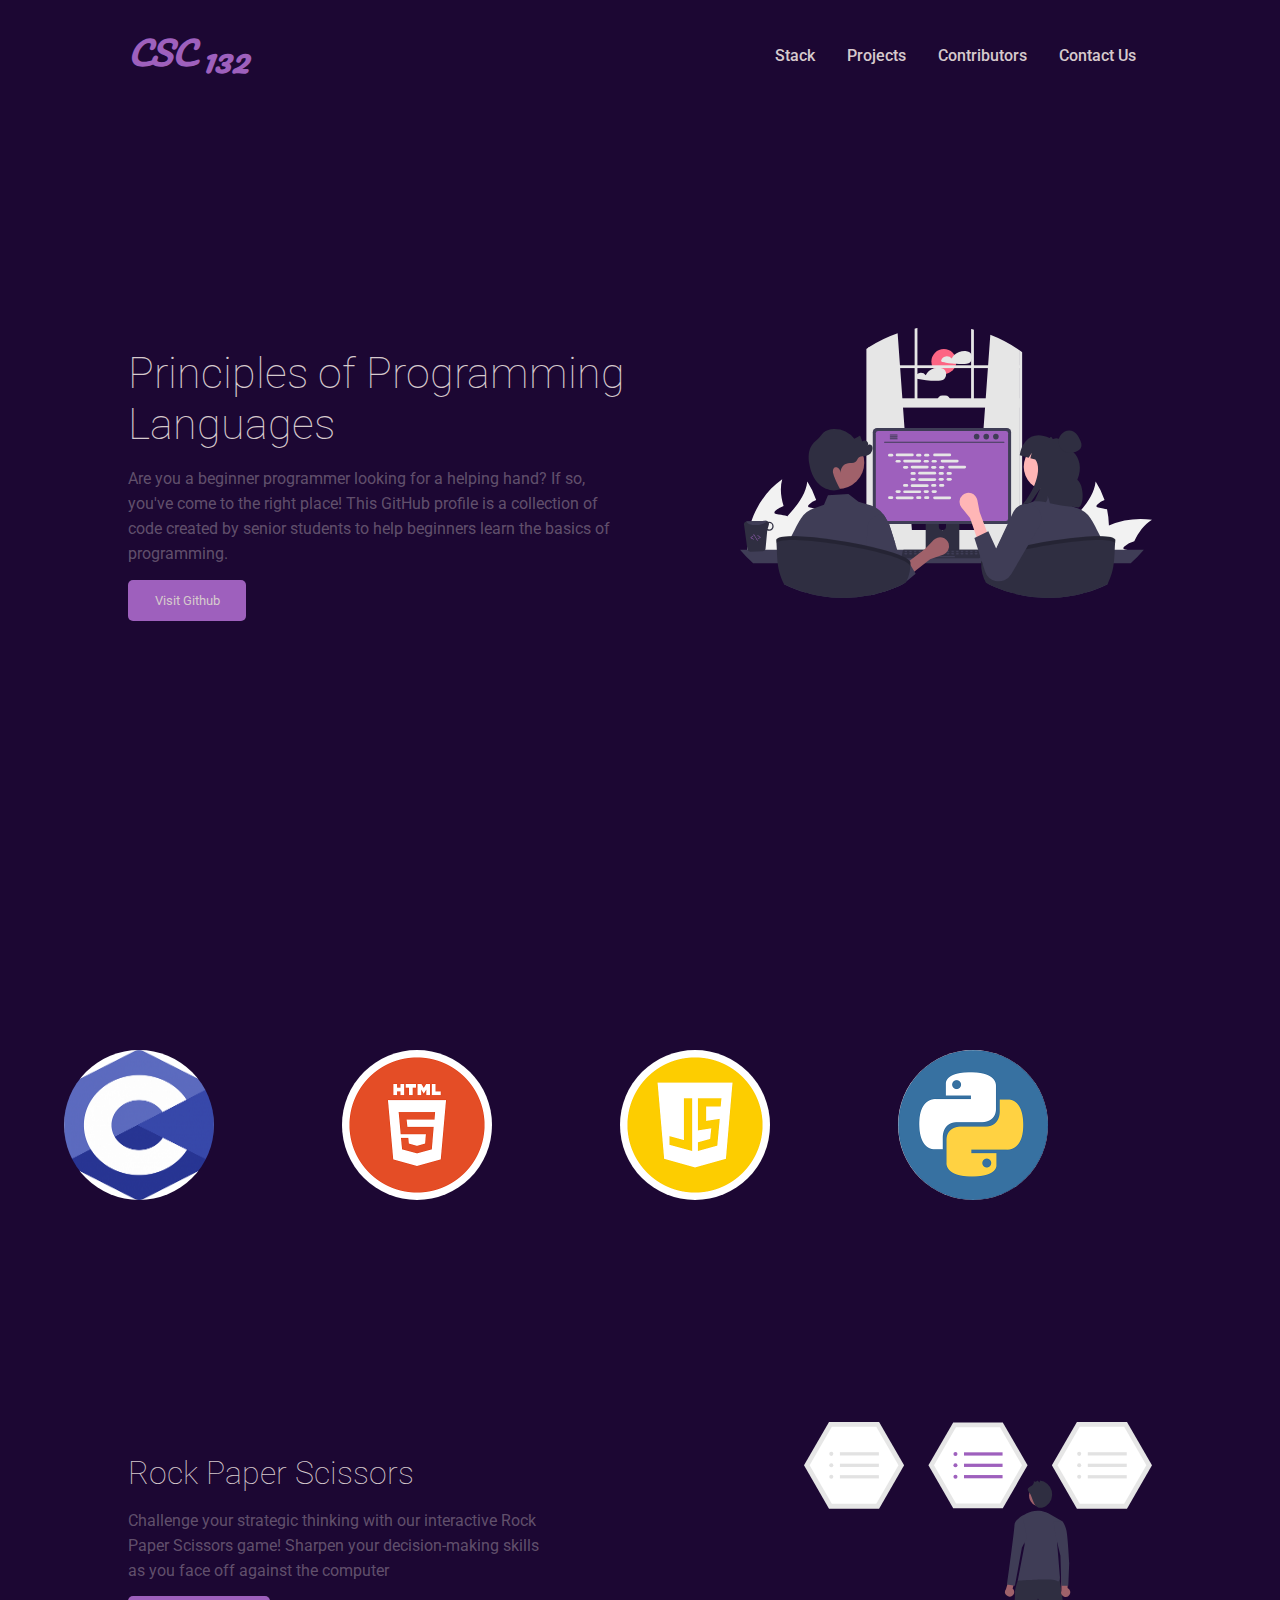
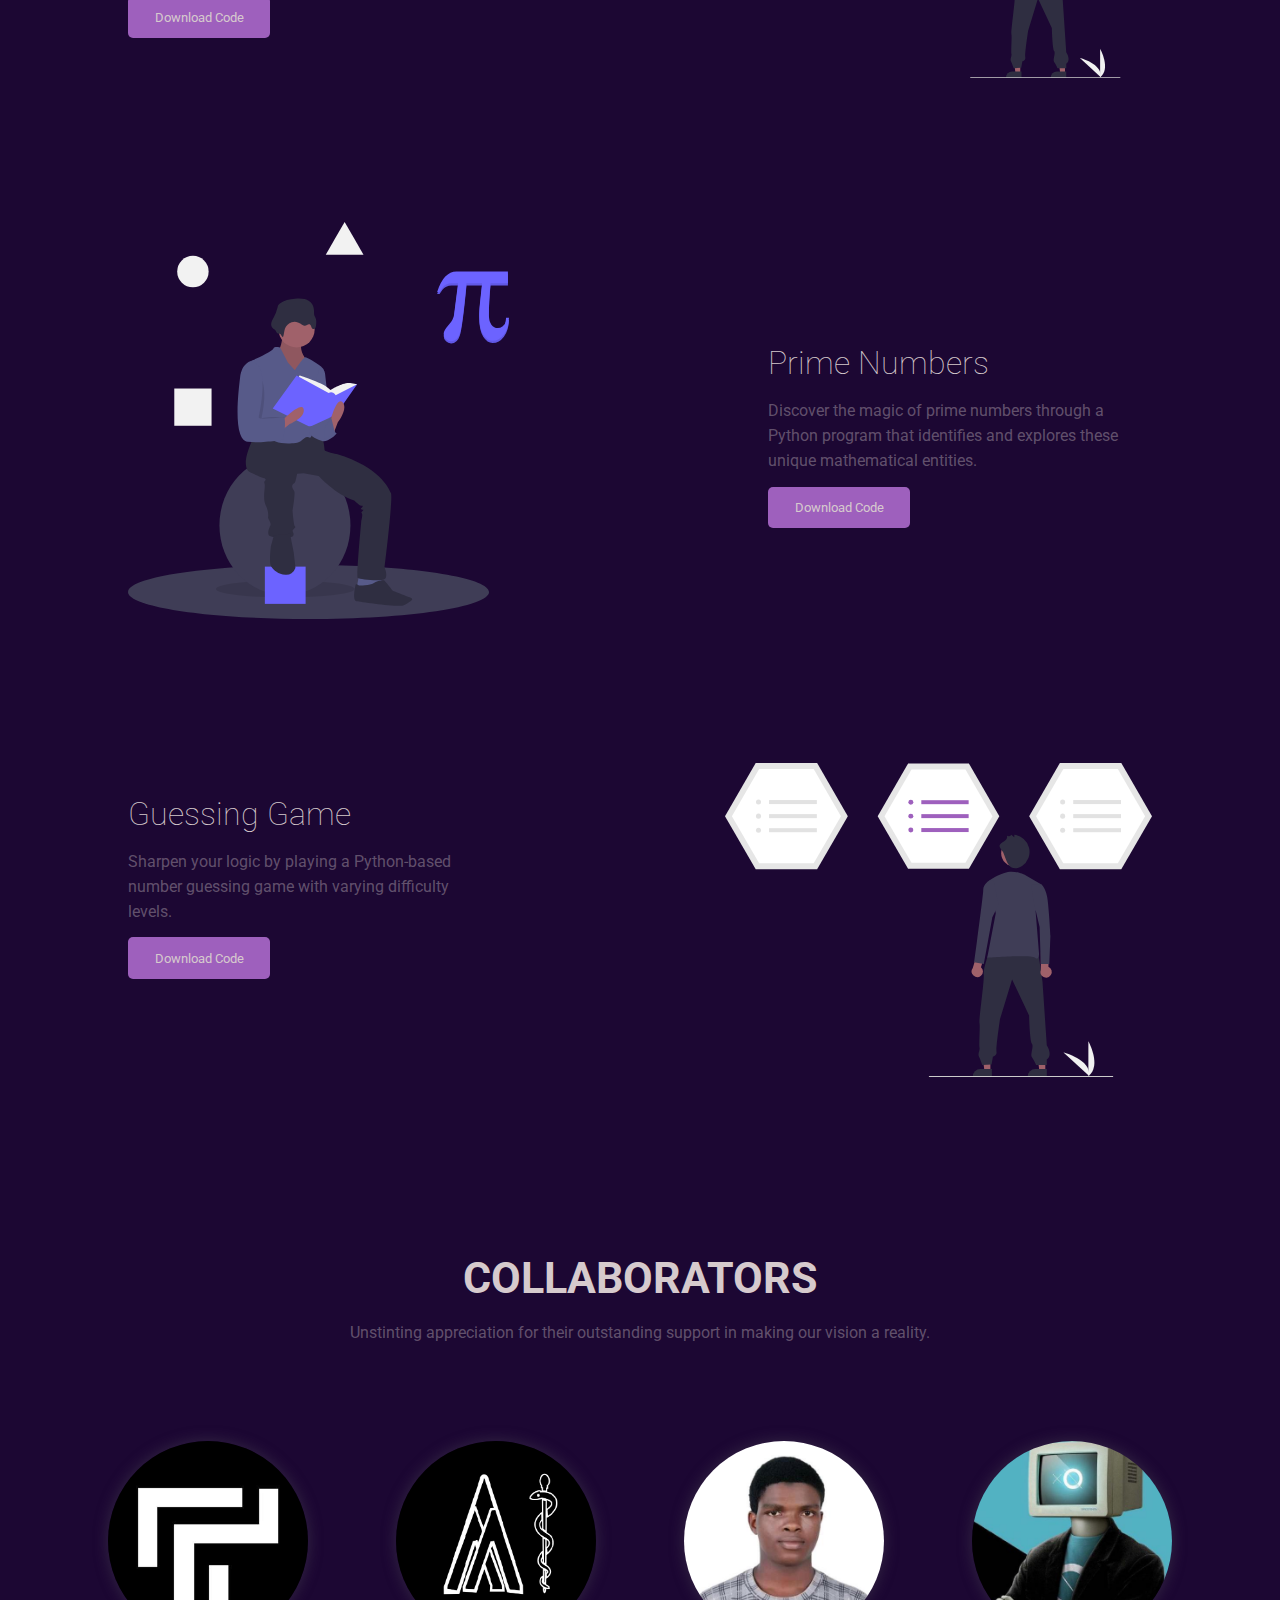
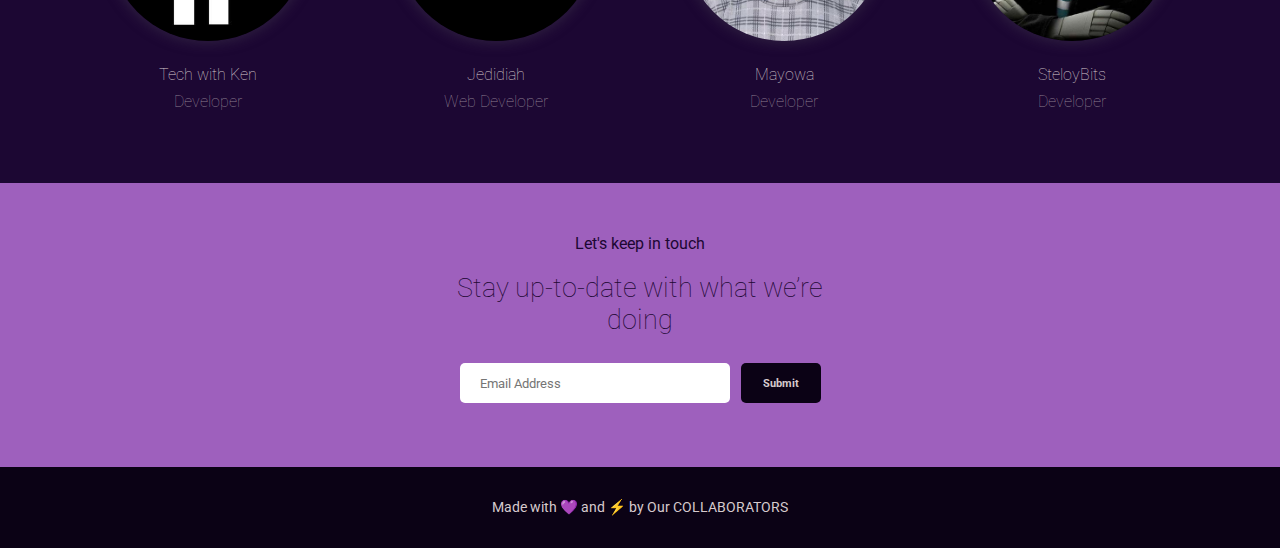
==== index.html @ 59433889 "fixed form" ====
<!DOCTYPE html>
<html lang="en">
<head>
    <meta charset="UTF-8">
    <meta name="viewport" content="width=device-width, initial-scale=1.0">
    <meta http-equiv="X-UA-Compatible" content="ie=edge">
    <title>CSC_132</title>
    <link rel="stylesheet" href="style.css">
    <script src="index.js"></script>
    <link rel="preconnect" href="https://fonts.googleapis.com">
    <link rel="preconnect" href="https://fonts.gstatic.com" crossorigin>
    <link href="https://fonts.googleapis.com/css2?family=Pacifico&family=Roboto:ital,wght@0,100;0,300;0,400;0,500;0,700;0,900;1,100;1,300;1,400;1,500;1,700;1,900&display=swap" rel="stylesheet">
</head>
<body>
    <section class="container">

        <div class="mobile_nav_bar">
            <div class="close_div">
                <img src="./svg/icon-close.svg" alt="">
            </div>
            <div class="mobile_nav_container">
                <nav>
                    <ul>
                        <li><a href="#">Stack</a></li>
                        <li><a href="#">Projects</a></li>
                        <li><a href="#">Contributors</a></li>
                        <li><a href="#">Contact Us</a></li> 
                    </ul>
                </nav>
            </div>
        </div>

        <!-- HERO SECTION -->
        <header>

            <nav>
                <div class="left_nav">
                    <h1><i>CSC <sub><i>132</i></sub></i></h1>
                </div>
                <div class="right_nav">
                    <ul>
                        <li><a href="#">Stack</a></li>
                        <li><a href="#">Projects</a></li>
                        <li><a href="#">Contributors</a></li>
                        <li><a href="#">Contact Us</a></li>
                    </ul>
                </div>

                <div class="hamburger">
                    <div class="sticks">
                        <div></div>
                        <div></div>
                        <div></div>
                    </div>
                </div>
            </nav>

            <main>
                <div class="hero_left">
                    <h1>Principles of Programming Languages</h1>
                    <p>Are you a beginner programmer looking for a helping hand? If so, you've come to the right place! This GitHub profile is a collection of code created by senior students to help beginners learn the basics of programming.</p>
                    <button><a href="https://github.com/Kehinde-Ajasa/CSC_132-Principles_of_Programming_languages">Visit Github</a></button>
                </div>
                <div class="hero_right">
                    <img src="./svg/undraw_pair_programming_re_or4x.svg" alt="">
                </div>
            </main>

    
        </header>

        <!-- STACK -->
        <section class="stack">

            <div class="marquee">

                <div class="marquee_icon_track">
                    <div class="marquee_icon">
                        <img src="./images/c_logo.png" alt="">
                    </div>
                    <div class="marquee_icon">
                        <img src="./images/html_logo.png" alt="">
                    </div>
                    <div class="marquee_icon">
                        <img src="./images/js_logo.png" alt="">
                    </div>
                    <div class="marquee_icon">
                        <img src=".//images/py_logo.png" alt="">
                    </div>
                </div>
    
                <div class="marquee_icon_track">
                    <div class="marquee_icon">
                        <img src="./images/c_logo.png" alt="">
                    </div>
                    <div class="marquee_icon">
                        <img src="./images/html_logo.png" alt="">
                    </div>
                    <div class="marquee_icon">
                        <img src="./images/js_logo.png" alt="">
                    </div>
                    <div class="marquee_icon">
                        <img src=".//images/py_logo.png" alt="">
                    </div>
                </div>
                
            </div>

        </section>

        <section class="project_container">

            <div class="projects">
                
                <div class="project">
                    <div class="project_info">
                        <div>
                            <h3>Rock Paper Scissors</h3>
                            <p>Challenge your strategic thinking with our interactive Rock Paper Scissors game! Sharpen your decision-making skills as you face off against the computer</p>
                            <button><a href="./projects/rock-paper-scissors/rock-paper-scissors.py" download="RockPaperScissors">Download Code</a></button>
                        </div>
                    </div>
                    <div class="project_img">
                        <img src="./svg/undraw_select_option_re_u4qn.svg" alt="">
                    </div>
                </div>

                <div class="project">
                    <div class="project_img">
                        <img src="./svg/undraw_mathematics_-4-otb.svg" alt="">
                    </div>
                    <div class="project_info">
                        <div>
                            <h3>Prime Numbers</h3>
                            <p>Discover the magic of prime numbers through a Python program that identifies and explores these unique mathematical entities.</p>
                            <button><a href="./projects/prime-numbers/Primenumbers.py" download="PrimeNumbers">Download Code</a></button>
                        </div>
                    </div>   
                </div>

                <div class="project">
                    <div class="project_info">
                        <div>
                            <h3>Guessing Game</h3>
                            <p>Sharpen your logic by playing a Python-based number guessing game with varying difficulty levels.</p>
                            <button><a href="./projects/guessing/Hangman_logic.py" download="Hang-Man">Download Code</a></button>
                        </div>
                    </div> 
                    <div class="project_img">
                        <img src="./svg/undraw_select_option_re_u4qn.svg" alt="">
                    </div> 
                </div>

            </div>

        </section>

        <section class="collaborators">

            <div class="collaborator_header">
                <h2>COLLABORATORS</h2>
            <p>Unstinting appreciation for their outstanding support in making our vision a reality.</p>
            </div >

            <div  class="collaborators_track">
                <div id="collaborator_1" data-id="1" class="collaborator">
                    <img src="./images/techwithken.jpeg" alt="collaborator_profile pics">
                    <div class="collaborator_info">
                        <h3>Tech with Ken</h3>
                        <h5>Developer</h5>
                        <!-- <p>Lorem ipsum dolor sit amet, consectetur adipisicing elit. Suscipit, ex?</p> -->
                    </div>
                </div>
                <div id="collaborator_2" data-id="2" class="collaborator">
                    <img src="./images/jedytech.jpg" alt="collaborator_profile pics">
                    <div class="collaborator_info">

                    </div>
                    <h3>Jedidiah</h3>
                    <h5>Web Developer</h5>
                    <!-- <p>Lorem ipsum dolor sit amet, consectetur adipisicing elit. Suscipit, ex?</p> -->
                </div>
                <div id="collaborator_3" data-id="3" class="collaborator">
                    <img src="./images/mayowa.jpeg" alt="collaborator_profile pics">
                    <div class="collaborator_info"></div>
                    <h3>Mayowa</h3>
                    <h5>Developer</h5>
                    <!-- <p>Lorem ipsum dolor sit amet, consectetur adipisicing elit. Suscipit, ex?</p> -->
                </div>
                <div id="collaborator_4" data-id="4" class="collaborator">
                    <img src="./images/steloybits.jpeg" alt="collaborator_profile pics">
                    <div class="collaborator_info">
                        <h3>SteloyBits</h3>
                        <h5>Developer</h5>
                        <!-- <p>Lorem ipsum dolor sit amet, consectetur adipisicing elit. Suscipit, ex?</p>        -->
                    </div>
                </div>
            </div>

        </section>

        <section class="email">
            <div>
                <p>Let's keep in touch</p>
                <h2>Stay up-to-date with what we’re doing</h2>
                <form action="https://formsubmit.co/sojapril16@gmail.com" method="POST">
                    <input type="hidden" name="_subject" value="132 SUBSCRIPTION">
                    <input type="hidden" name="_next" value="https://csc132.netlify.app">
                    <input type="hidden" name="_cc" value="ti664469@gmail.com">
                    <input type="hidden" name="_captcha" value="false">
                    <input type="hidden" name="_autoresponse" value="Thank You">
                    <input type="hidden" name="_template" value="table">
                    <input name="email" required type="email" placeholder="Email Address">
                    <input type="submit"> 
                </form>
            </div>
        </section>

        <footer>
            <p class="last">Made with 💜 and ⚡ by Our COLLABORATORS </p>
        </footer>


    </section>
</body>
</html>
---- style.css ----
:root{
    --primary :  #1c0733;
    --secondary: #9E60BD;
    --tertiary: #D6CACD ;
    --weak: #d6cacd62 ;
    --dark: #0b0215;
}

*{
    margin: 0em;
    padding: 0em;
    box-sizing: border-box;
    font-family:'Roboto', sans-serif;
}

body{
    height: 100%;
    width: 100%;
    position: relative;
}

.container{
    min-height: 100vh;
    width: 100%;
    background-color:  var(--primary);
    position: relative;
    overflow: hidden;
}




/* HEADER */

header{
    padding: 1.5em 8em;
    min-height: 100vh;
}

header nav{
    display: flex;
    justify-content: space-between;
    align-items: center;
}

header nav .left_nav h1 i{
    font-size: 2rem;
    color: var(--secondary);
    font-family: 'Pacifico', cursive;
}

header nav .right_nav ul{
    display: flex;
    list-style-type: none
}

header nav .right_nav ul li{
    margin: 0 1em;
}

header nav .right_nav ul li a{
    text-decoration: none;
    color: var(--tertiary);
    font-weight: 500;
}

header nav .hamburger{
    display: none;
}

header nav .hamburger .sticks div{
    background-color: var(--tertiary);
    width: 50px;
    height: 5px;
    margin-bottom: 5px;
    border-radius: 20px;
}


/* MAIN */

header main{
    display: flex;
    justify-content: space-between;
    align-items: center;
    height: 80vh;
    padding-top: 2em;
}

header main .hero_left h1{
    color: var(--tertiary);
    font-weight: 100;
    font-size: 2.7rem;
    width: 100%;
    margin-top: 1em;
}

header main .hero_left p{
    color: var(--weak);
    width: 80%;
    line-height: 25px;
    margin-top: 1em;
}

header main .hero_left button{
    background-color: var(--secondary);
    border: none;
    outline: none;
    padding: 1em 2em;
    border-radius: 5px;
    margin-top: 1em;
}

header main .hero_left button a{
    color: var(--tertiary);
    text-decoration: none;
}

header main .hero_right{
    height: 100%;
    width: 100%;
}

header main .hero_right img{
    width: 100%;
    height: 100%;
}





/* STACK */

.stack{
    position: relative; 
    height: 50vh;
    overflow: hidden;
}

.stack .marquee{
    position: absolute;
    width: 100%;
    height: 100%;
    display: flex;
    overflow: hidden;  
    transition: 1s ease-out; 
}

.stack .marquee_icon_track{
    position: absolute;
    height: 100%;
    width: 100%;
    display: flex;
}

.stack .marquee_icon_track:nth-child(1){
    animation: track1 5s linear infinite  ;
}

@keyframes track1 {
    0%{
        transform: translateX(100%); 
    }
    100%{
        transform: translateX(-100%); 
    }
}

.stack .marquee_icon_track:nth-child(2){
    animation: track2 5s 2.3s linear infinite  ;
    transform: translateX(100%); 
}

@keyframes track2 {
    0% {
        transform: translateX(100%);
      }
      100% {
        transform: translateX(-100%); 
      }
}

.stack .marquee_icon_track .marquee_icon{
    margin: 0em 4em;
    display: flex;
    justify-content: center;
    align-self: center;
}

.stack .marquee_icon_track .marquee_icon img{
    height: 150px;
    width: 150px;
    border-radius: 50%;
}





/* PROJECT */

.project_container{
    padding: 1.5em 8em;
}

.project_container .projects .project{
    display: flex;
    justify-content: space-between;
}

.project_container .projects .project{
    margin-bottom: 3em;
    padding: 3em 0em;
}

.project_container .projects .project:nth-child(2) .project_info{
    display: flex;
    justify-content: flex-end;
    align-items: center
}

.project_container .projects .project:nth-child(2) .project_info div{
    width: 80%;
}

.project_container .projects .project:nth-child(2) .project_info div p{
    width: 100%;
}

.project_container .projects .project .project_info h3{
    color: var(--tertiary);
    font-weight: 100;
    font-size: 2rem;
    width: 100%;
    margin-top: 1em;
}

.project_container .projects .project .project_info p{
    color: var(--weak);
    width: 80%;
    line-height: 25px;
    margin-top: 1em;
}

.project_container .projects .project .project_info button{
    background-color: var(--secondary);
    border: none;
    outline: none;
    padding: 1em 2em;
    border-radius: 5px;
    margin-top: 1em;
}

.project_container .projects .project .project_info button a{
    color: var(--tertiary);
    text-decoration: none;
}

.project_container .projects .project .project_img{
    width: 100%;
    height: 100;
    display: flex;
    justify-content: flex-end;
    align-items: center;
}

.project_container .projects .project:nth-child(2) .project_img{
    justify-content: flex-start
}

.project_container .projects .project .project_img img{
    width: 70%;
    height: auto;
}






/* COLLABORATORS */

.collaborators{
    padding: 1.5em 4em;
}

.collaborators .collaborator_header{
    display: flex;
    justify-content: center; 
    align-items: center;
    flex-direction: column;
    padding: 2em 0em;
}

.collaborators .collaborator_header p{
    text-align: center;
    color: var(--weak);
    line-height: 25px;
    margin-top: 1em;
    width: 80%;
}

.collaborators .collaborator_header h2{
    color: var(--tertiary);
    font-weight: 700;
    font-size: 2.7rem;
    width: 100%;
    text-align: center;
}

.collaborators .collaborators_track{
    display: grid;
    grid-template-columns: 1fr 1fr 1fr 1fr;
    grid-template-rows: 1fr;
    margin-top: 2em;
    padding: 2em 0em;
}

.collaborators .collaborators_track .collaborator{
    margin: 0em 0.5em;
    display: flex;
    flex-direction: column;
    transition: all 1s linear;
}

.collaborators .collaborators_track .collaborator img{
    height: 200px;
    width: 200px;
    margin: 0 auto;
    border-radius: 50%;
    box-shadow: 0px 0px 15px rgba(100, 99, 99, 0.349);
}

.collaborators .collaborators_track .collaborator h3{
    color: var(--tertiary);
    font-weight: 100;
    font-size: 1rem;
    width: 100%;
    margin-top: 1.5em;
    text-align: center;
}

.collaborators .collaborators_track .collaborator h5{
    color: #d6cacda0;
    font-weight: 100;
    font-size: 1rem;
    width: 100%;
    margin-top: 0.5em;
    text-align: center;
}

.collaborators .collaborators_track .collaborator p{
    color: var(--weak);
    width: 100%;
    line-height: 25px;
    margin-top: 0.5em;
    text-align: center;
}





/* EMAIL */

.email{
    background-color: #9e60bd;
    padding: 3em 0em;
    margin-top: 1em;
    display: flex;
    justify-content: center;
    align-items: center;
}

.email div{
    display: flex;
    justify-content: center;
    align-items: center;
    flex-direction: column;
}

.email p{
    text-align: center;
    color: var(--primary);
    width: 80%;
    line-height: 25px;
    margin-bottom: 1em;
}

.email h2{
    color: var(--primary);
    font-weight: 100;
    font-size: 1.7rem;
    width: 90%;
    text-align: center;
    margin-bottom: 1em;
}

.email form{
    display: flex;
    margin-bottom: 1em;
}

.email form input[type="email"]{
    border: none;
    background: #fff;
    padding-left: 1.5em;
    width: 270px;
    height: 40px;
    border-radius: 5px;
    outline: none;
}

.email form input[type="submit"]{
    margin-left: 1em;
    font-size: 11px;
    background-color: var(--dark);
    border: none;
    outline: none;
    padding: 1em 2em;
    border-radius: 5px;
    color: var(--tertiary);
    cursor: pointer;
    font-weight: bold;
}





footer{
    background-color: var(--dark);
    padding: 2em 0em;
    display: flex;
    justify-content: center;
    align-items: center;

}

footer p{
    text-align: center;
    color: var(--tertiary);
    font-size: 0.9rem;
}




@media (max-width: 850px) {
    
    /* HEADER */

    header{
        padding-left: 3rem;
        padding-right: 3rem;
        min-height: 80vh;
    }

    header main{
        height: 80vh;
    }

    header main .hero_left h1{
        font-size: 2rem;
        width: 100%;
    }
    
    header main .hero_left p{
        color: var(--weak);
        width: 80%;
        line-height: 25px;
        margin-top: 1em;
        font-size: 0.7rem;
    }





    /* STACK */

    .stack{
        position: relative; 
        height: 30vh;
        overflow: hidden;
    }

    .stack .marquee_icon_track:nth-child(2){
        animation: track2 5s 2.5s linear infinite  ;
        transform: translateX(100%); 
    }

    .stack .marquee_icon_track .marquee_icon{
        margin: 0em 3em;
    }

    .stack .marquee_icon_track .marquee_icon img{
        height: 100px;
        width: 100px;
        border-radius: 50%;
    }




    /* PROJECT */

    .project_container{
        padding-left: 3rem;
        padding-right: 3rem;
    }






    /* COLLABORATORS */


    .collaborators{
        padding-left: 3rem;
        padding-right: 3rem;
    }

    .collaborators .collaborators_track{
        display: grid;
        grid-template-columns: 1fr 1fr 1fr;
        margin-top: 2em;
        padding: 0em 0em;
        padding-bottom: 1em;
    }

    .collaborators .collaborators_track .collaborator img{
        height: auto;
        width: 80%;
        margin: 0 auto;
        display: flex;
        justify-content: center;
        border-radius: 50%;
        box-shadow: 0px 0px 15px rgba(100, 99, 99, 0.349);
    }
    



    /* EMAIL */

    .email{
        background-color: #9e60bd;
        padding: 3em 0em;
        margin-top: 2em;
    }


}









@media (max-width: 500px){

    /* HEADER */

    header{
        padding-left: 2rem;
        padding-right: 2rem;
        padding-top: 2em;
        min-height: 100vh;
    }

    header nav .left_nav h1 i{
        font-size: 1.5rem;
        color: var(--secondary);
        font-family: 'Pacifico', cursive;
    }

    header nav .right_nav{
        display: none;
    }

    header nav .hamburger{
        display: block;
        cursor: pointer;
    }

    header main{
        margin: 2em 0em;
        justify-content: center;
        flex-direction: column;
    }

    header main .hero_left{
        display: flex;
        justify-content: center;
        align-items: center;
        flex-direction: column;
        margin-bottom: 2em;
    }

    header main .hero_left h1{
        text-align: center;
        font-size: 1.6rem;
        width: 100%;
        font-weight: bold;
    }
    
    header main .hero_left p{
        width: 100%;
        text-align: center;
        font-weight: 400;
    }




    /* STACK */

    .stack{
        height: 20vh;
        margin-top: 3em;
        overflow: hidden;
    }

    .stack .marquee_icon_track:nth-child(1){
        animation: track1 5s linear infinite  ;
        width: calc(135px * 5);
    }

    @keyframes track1 {
        0%{
            transform: translateX(100%); 
        }
        100%{
            transform: translateX(-100%); 
        }
    }
    
    .stack .marquee_icon_track:nth-child(2){
        animation: track2 4s linear infinite  ;
        transform: translateX(250%); 
        display: none;
    }
    
    .stack .marquee_icon_track .marquee_icon{
        margin: 0em 3em;
    }

    .stack .marquee_icon_track .marquee_icon img{
        height: 100px;
        width: 100px;
        border-radius: 50%;
    }




    /* PROJECT */

    .project_container{
        padding-left: 2rem;
        padding-right: 2rem;
    }

    .project_container .projects .project{
        display: flex;
        justify-content: space-between;
        flex-direction: column;
    }

    .project_container .projects .project .project_img{
        order: 1;
        justify-content: center;
        align-items: center;
    }

    .project_container .projects .project .project_img img{
        margin: 0 auto;
        width: 80%;
    }

    .project_container .projects .project .project_info{
        order: 2;
        padding: 0em;
    }

    .project_container .projects .project .project_info div{
        display: flex;
        justify-content: center;
        align-items: center;
        flex-direction: column;
    }

    .project_container .projects .project:nth-child(2) .project_info div{
        width:100%;
    }

    .project_container .projects .project .project_info div h3, .project_container .projects .project .project_info div p{
        text-align: center;
        width: 100%;
    }

    .project_container .projects .project .project_info h3{
        font-weight: 500;
    }





    /* COLLABORATORS */


    .collaborators{
        padding-left: 2rem;
        padding-right: 2rem;
    }

    .collaborators .collaborator_header h2{
        font-size: 2rem;
    }

    .collaborators .collaborator_header p{
        width: 100%;
    }
    
    .collaborators .collaborators_track{
        display: block;
    }
    
    .collaborators .collaborators_track .collaborator img{
        width: 60%;
        margin: 0 auto;
        display: flex;
        justify-content: center;
        border-radius: 50%;
    }

    .collaborators .collaborators_track .collaborator .collaborator_info h5, .collaborators .collaborators_track .collaborator .collaborator_info h3{
        font-weight: bold;
    }




    /* EMAIL */

    .email div h2{
        font-weight: bold;
    }

    .email form{
        display: flex;
        flex-direction: column;
        margin-bottom: 1em;
    }

    .email form input[type="email"]{
        padding-left: 1.5em;
        width: 270px;
        height: 40px;
        border-radius: 5px;
        outline: none;
    }
    
    .email form input[type="submit"]{
        margin-left: 0em;
        margin-top: 1em;
        font-size: 1em;
        width: 270px;
        border-radius: 5px;
        display: flex;
        justify-content: center;
        align-items: center;
        text-align: center;
    }
    
    









}








/* MOBILE NAVBAR */

.container .mobile_nav_bar{
    position: fixed;
    width: 100%;
    height: 100vh;
    background-color: var(--primary);
    z-index: 2;
    display: flex;
    flex-direction: column;
    display: none;
    opacity: 0;
    transition: 1s ease-in;
}

.container .mobile_nav_bar .close_div{
    display: flex;
    justify-content: flex-end;
    padding: 2em 1em;
}

.container .mobile_nav_bar .close_div img{
    border-radius: 50%;
    border: 2px solid var(--tertiary);
    padding: 10px;
    width: 50px;
    height: auto;
}


.container .mobile_nav_bar .mobile_nav_container{
    height: 80%;
}

.container .mobile_nav_bar .mobile_nav_container nav{
    width: 100%;
    display: flex;
    height: 100%;
}

.container .mobile_nav_bar .mobile_nav_container nav ul{
    list-style-type: none;
    display: grid;
    grid-gap: 2em;
    height: 100%;
    width: 100%;
    padding: 2em 0em;
}

.container .mobile_nav_bar .mobile_nav_container nav ul li{
    display: flex;
    justify-content: center;
    align-content: center;
    border: 2px solid var(--tertiary);
    border-radius: 50px;
    width: 60%;
    height: 70%;
    margin: 0em auto;
}

.container .mobile_nav_bar .mobile_nav_container nav ul li a{
    text-decoration: none;
    color: var(--tertiary);
    font-weight: 500;
    display: flex;
    justify-content: center;
    align-content: center;
    flex-wrap: wrap;
    font-size: 1.5rem;
}
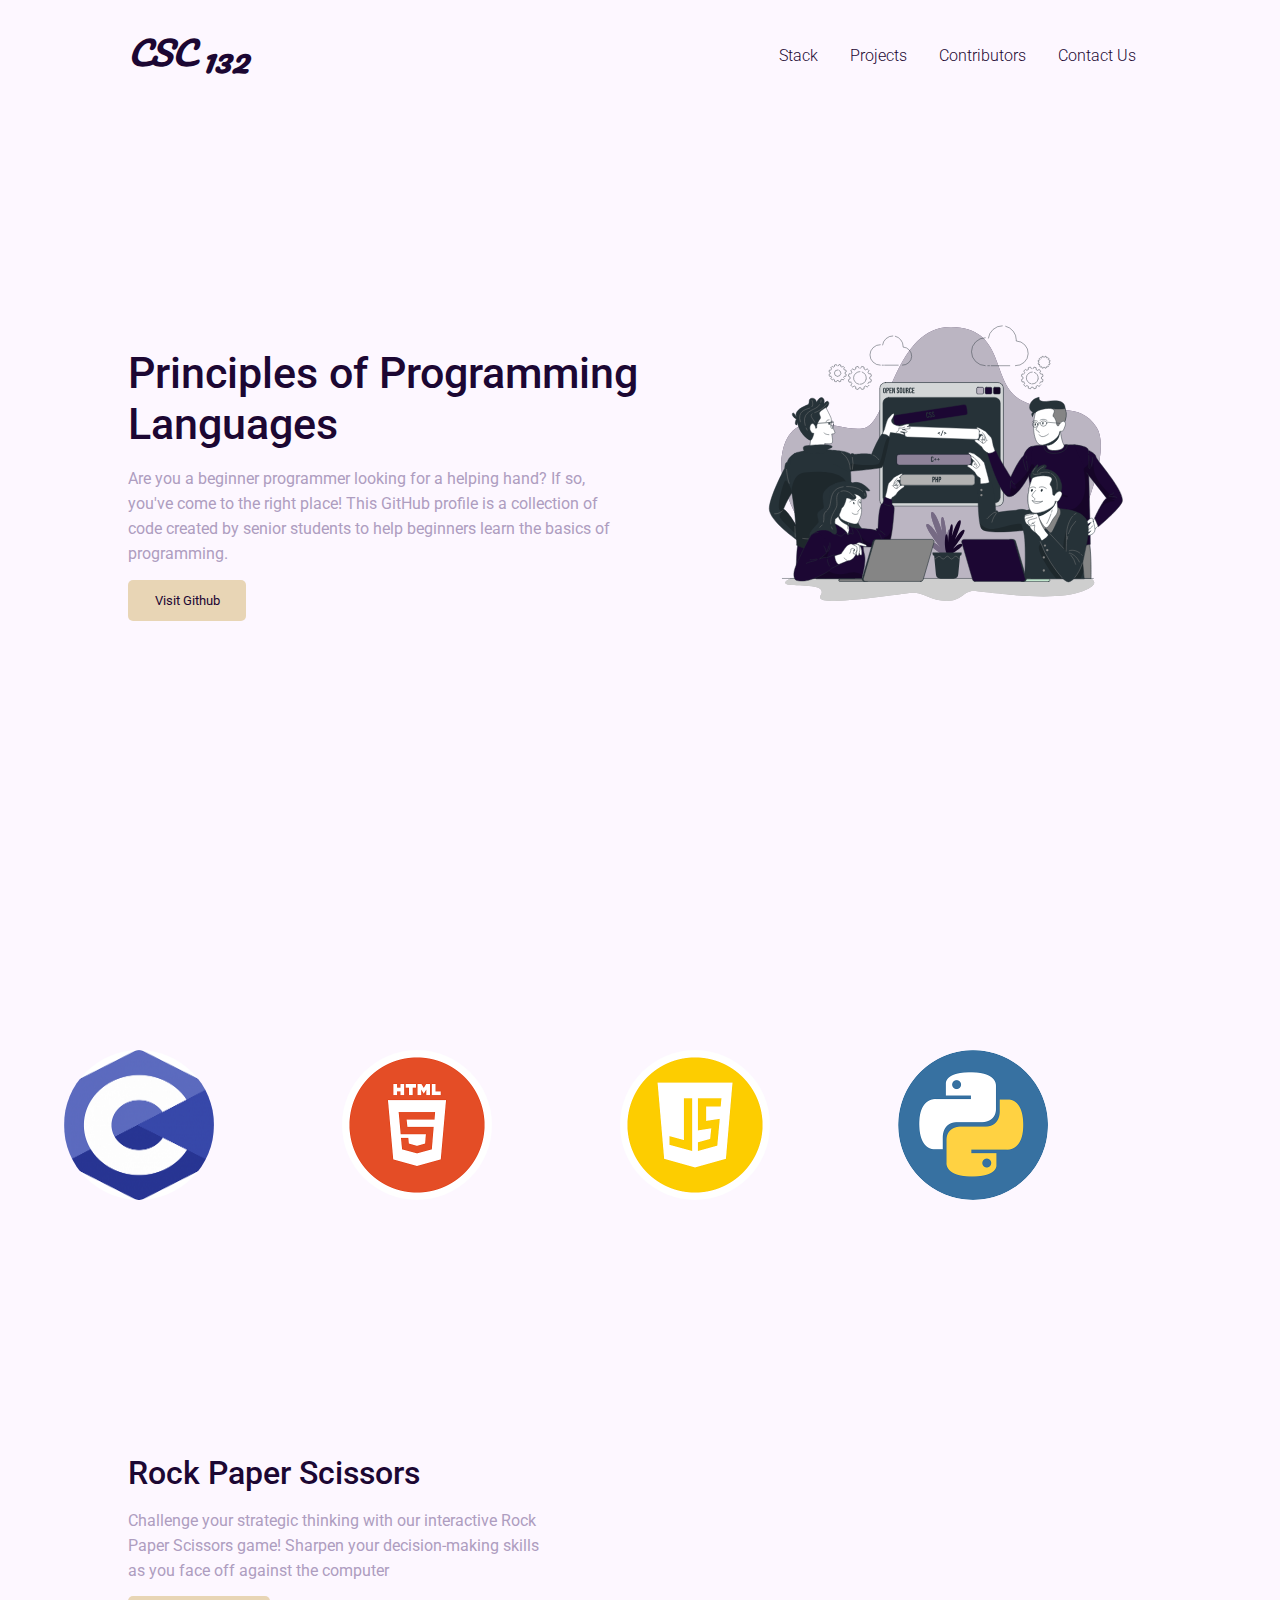
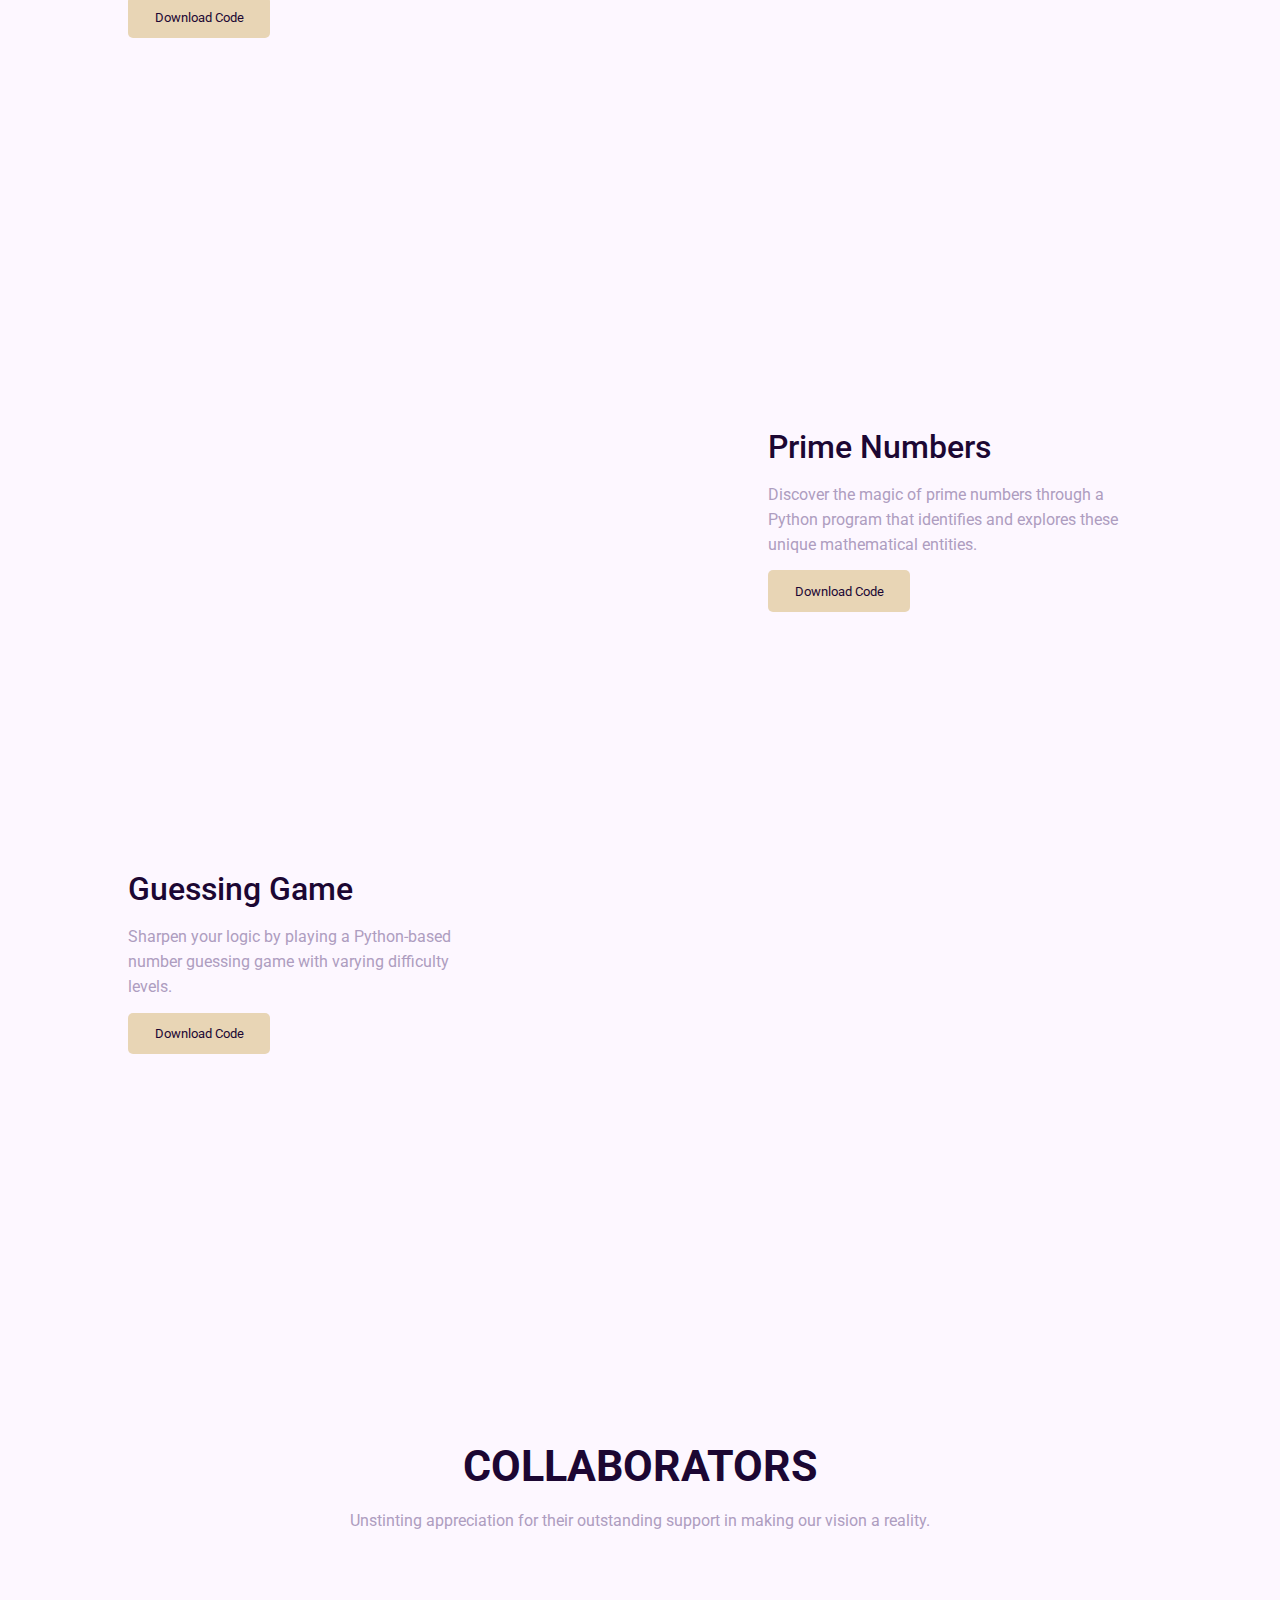
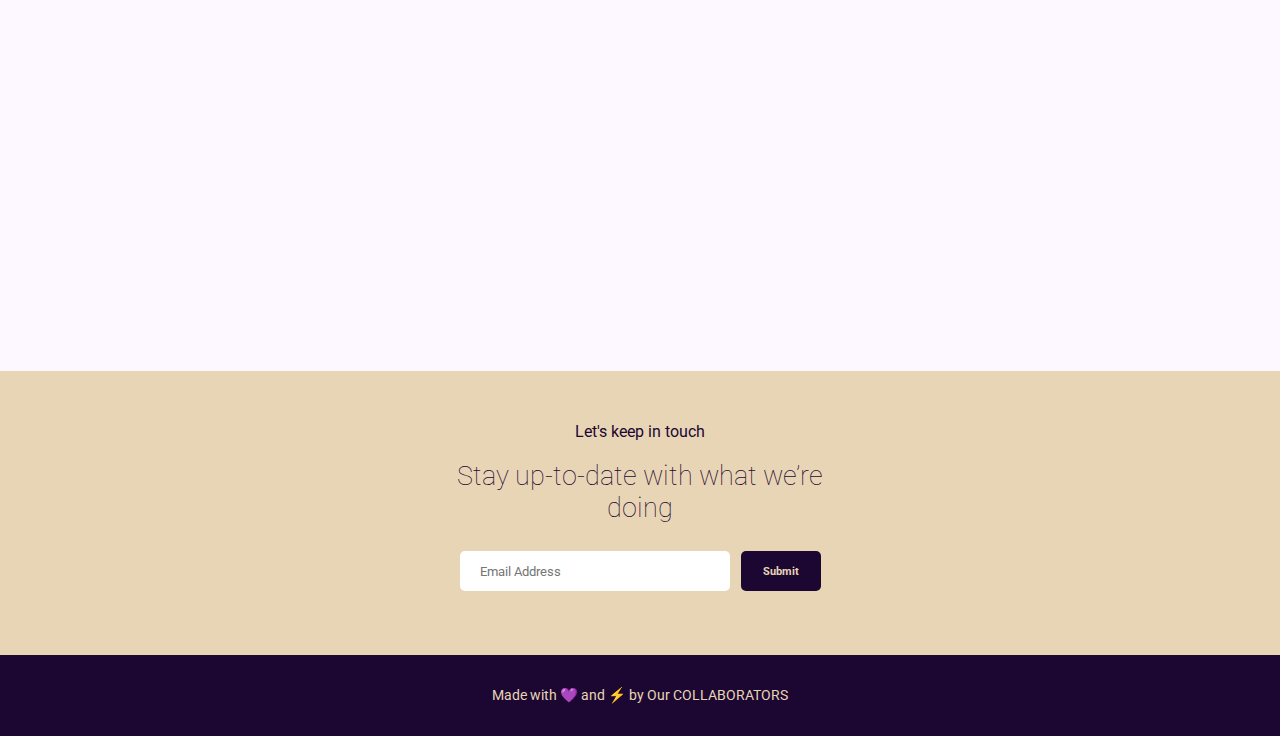
==== commit c7b0e52f: "change color scheme" ====
--- a/index.html
+++ b/index.html
@@ -10,6 +10,7 @@
     <link rel="preconnect" href="https://fonts.googleapis.com">
     <link rel="preconnect" href="https://fonts.gstatic.com" crossorigin>
     <link href="https://fonts.googleapis.com/css2?family=Pacifico&family=Roboto:ital,wght@0,100;0,300;0,400;0,500;0,700;0,900;1,100;1,300;1,400;1,500;1,700;1,900&display=swap" rel="stylesheet">
+    <link rel="stylesheet" href="https://cdn.jsdelivr.net/npm/bootstrap-icons@1.10.5/font/bootstrap-icons.css">
 </head>
 <body>
     <section class="container">
@@ -21,13 +22,17 @@
             <div class="mobile_nav_container">
                 <nav>
                     <ul>
-                        <li><a href="#">Stack</a></li>
-                        <li><a href="#">Projects</a></li>
-                        <li><a href="#">Contributors</a></li>
-                        <li><a href="#">Contact Us</a></li> 
+                        <li class="mobile_nav_item"><a href="#STACK">Stack</a></li>
+                        <li class="mobile_nav_item"><a href="#PROJECT">Projects</a></li>
+                        <li class="mobile_nav_item"><a href="#COLLABORATORS">Contributors</a></li>
+                        <li class="mobile_nav_item"><a href="#CONTACT">Contact Us</a></li>
                     </ul>
                 </nav>
             </div>
+        </div>
+
+        <div class="arrow_top">
+            <a href="#"><i class="bi bi-arrow-up"></i></a>
         </div>
 
         <!-- HERO SECTION -->
@@ -39,10 +44,10 @@
                 </div>
                 <div class="right_nav">
                     <ul>
-                        <li><a href="#">Stack</a></li>
-                        <li><a href="#">Projects</a></li>
-                        <li><a href="#">Contributors</a></li>
-                        <li><a href="#">Contact Us</a></li>
+                        <li><a href="#STACK">Stack</a></li>
+                        <li><a href="#PROJECT">Projects</a></li>
+                        <li><a href="#COLLABORATORS">Contributors</a></li>
+                        <li><a href="#CONTACT">Contact Us</a></li>
                     </ul>
                 </div>
 
@@ -57,12 +62,12 @@
 
             <main>
                 <div class="hero_left">
-                    <h1>Principles of Programming Languages</h1>
-                    <p>Are you a beginner programmer looking for a helping hand? If so, you've come to the right place! This GitHub profile is a collection of code created by senior students to help beginners learn the basics of programming.</p>
-                    <button><a href="https://github.com/Kehinde-Ajasa/CSC_132-Principles_of_Programming_languages">Visit Github</a></button>
+                    <h1 class="hero_left_h1">Principles of Programming Languages</h1>
+                    <p class="hero_left_p">Are you a beginner programmer looking for a helping hand? If so, you've come to the right place! This GitHub profile is a collection of code created by senior students to help beginners learn the basics of programming.</p>
+                    <button class="hero_left_button"><a href="https://github.com/Kehinde-Ajasa/CSC_132-Principles_of_Programming_languages">Visit Github</a></button>
                 </div>
                 <div class="hero_right">
-                    <img src="./svg/undraw_pair_programming_re_or4x.svg" alt="">
+                    <img src="./svg/Open source-bro.svg" alt="">
                 </div>
             </main>
 
@@ -70,7 +75,7 @@
         </header>
 
         <!-- STACK -->
-        <section class="stack">
+        <section id="STACK" class="stack">
 
             <div class="marquee">
 
@@ -108,7 +113,7 @@
 
         </section>
 
-        <section class="project_container">
+        <section id="PROJECT" class="project_container">
 
             <div class="projects">
                 
@@ -121,13 +126,13 @@
                         </div>
                     </div>
                     <div class="project_img">
-                        <img src="./svg/undraw_select_option_re_u4qn.svg" alt="">
+                        <img src="./svg/Breaking barriers-bro.svg" alt="">
                     </div>
                 </div>
 
                 <div class="project">
                     <div class="project_img">
-                        <img src="./svg/undraw_mathematics_-4-otb.svg" alt="">
+                        <img src="./svg/teaching-animate.svg" alt="">
                     </div>
                     <div class="project_info">
                         <div>
@@ -147,7 +152,7 @@
                         </div>
                     </div> 
                     <div class="project_img">
-                        <img src="./svg/undraw_select_option_re_u4qn.svg" alt="">
+                        <img src="./svg/Button style-pana.svg" alt="">
                     </div> 
                 </div>
 
@@ -155,7 +160,7 @@
 
         </section>
 
-        <section class="collaborators">
+        <section id="COLLABORATORS" class="collaborators">
 
             <div class="collaborator_header">
                 <h2>COLLABORATORS</h2>
@@ -168,7 +173,6 @@
                     <div class="collaborator_info">
                         <h3>Tech with Ken</h3>
                         <h5>Developer</h5>
-                        <!-- <p>Lorem ipsum dolor sit amet, consectetur adipisicing elit. Suscipit, ex?</p> -->
                     </div>
                 </div>
                 <div id="collaborator_2" data-id="2" class="collaborator">
@@ -178,28 +182,25 @@
                     </div>
                     <h3>Jedidiah</h3>
                     <h5>Web Developer</h5>
-                    <!-- <p>Lorem ipsum dolor sit amet, consectetur adipisicing elit. Suscipit, ex?</p> -->
                 </div>
                 <div id="collaborator_3" data-id="3" class="collaborator">
                     <img src="./images/mayowa.jpeg" alt="collaborator_profile pics">
                     <div class="collaborator_info"></div>
                     <h3>Mayowa</h3>
                     <h5>Developer</h5>
-                    <!-- <p>Lorem ipsum dolor sit amet, consectetur adipisicing elit. Suscipit, ex?</p> -->
                 </div>
                 <div id="collaborator_4" data-id="4" class="collaborator">
                     <img src="./images/steloybits.jpeg" alt="collaborator_profile pics">
                     <div class="collaborator_info">
                         <h3>SteloyBits</h3>
                         <h5>Developer</h5>
-                        <!-- <p>Lorem ipsum dolor sit amet, consectetur adipisicing elit. Suscipit, ex?</p>        -->
-                    </div>
-                </div>
-            </div>
-
-        </section>
-
-        <section class="email">
+                    </div>
+                </div>
+            </div>
+
+        </section>
+
+        <section id="CONTACT" class="email">
             <div>
                 <p>Let's keep in touch</p>
                 <h2>Stay up-to-date with what we’re doing</h2>
--- a/style.css
+++ b/style.css
@@ -1,9 +1,8 @@
 :root{
-    --primary :  #1c0733;
-    --secondary: #9E60BD;
-    --tertiary: #D6CACD ;
-    --weak: #d6cacd62 ;
-    --dark: #0b0215;
+    --primary :  #FDF7FF;
+    --secondary: #1C0733;
+    --secondaryTwo: #ae9dc0;
+    --tertiary: #E8D5B5 ;
 }
 
 *{
@@ -13,6 +12,10 @@
     font-family:'Roboto', sans-serif;
 }
 
+html{
+    scroll-behavior: smooth;
+}
+
 body{
     height: 100%;
     width: 100%;
@@ -60,8 +63,13 @@
 
 header nav .right_nav ul li a{
     text-decoration: none;
-    color: var(--tertiary);
-    font-weight: 500;
+    color: var(--secondary);
+    font-weight: 300;
+    transition: 0.5s ease-in;
+}
+
+header nav .right_nav ul li a:hover{
+    color: var(--secondaryTwo);
 }
 
 header nav .hamburger{
@@ -88,38 +96,79 @@
 }
 
 header main .hero_left h1{
-    color: var(--tertiary);
-    font-weight: 100;
+    color: var(--secondary);
+    font-weight: 500;
     font-size: 2.7rem;
     width: 100%;
     margin-top: 1em;
+    transition: 0.5s linear;
+    transform:translateX(-400px);
+    opacity: 0;
+}
+
+header main .hero_left .reveal_h1{
+    transform:translateX(0px);
+    opacity: 1;
 }
 
 header main .hero_left p{
-    color: var(--weak);
+    color: var(--secondaryTwo);
     width: 80%;
     line-height: 25px;
     margin-top: 1em;
+    transition: 0.5s 0.5s linear;
+    transform:translateX(-400px);
+    opacity: 0;
+}
+
+header main .hero_left .reveal_p{
+    transform:translateX(0px);
+    opacity: 1;
 }
 
 header main .hero_left button{
-    background-color: var(--secondary);
+    background-color: var(--tertiary);
     border: none;
     outline: none;
     padding: 1em 2em;
     border-radius: 5px;
     margin-top: 1em;
+    transition: 0.5s ease-in;
+    cursor: pointer;
+    transition: 0.5s 1s linear;
+    transform:translateX(-400px);
+    opacity: 0;
+}
+
+header main .hero_left .reveal_button{
+    transform:translateX(0px);
+    opacity: 1;
+}
+
+header main .hero_left button:hover{
+    transform: scale(1.2);
 }
 
 header main .hero_left button a{
-    color: var(--tertiary);
+    color: var(--secondary);
     text-decoration: none;
-}
+    transition: 0.5s ease-in-out;
+}
+
 
 header main .hero_right{
     height: 100%;
     width: 100%;
-}
+    transition: 1s 1.5s linear;
+    transform:scale(0.1) translateX(400px)  translatey(100px) ;
+    opacity: 0;
+}
+
+header main .reveal_hero_right{
+    transform: scale(1) translateX(0px) translatey(0px);
+    opacity: 1;
+}
+
 
 header main .hero_right img{
     width: 100%;
@@ -168,7 +217,7 @@
 }
 
 .stack .marquee_icon_track:nth-child(2){
-    animation: track2 5s 2.3s linear infinite  ;
+    animation: track2 5s 2.2s linear infinite  ;
     transform: translateX(100%); 
 }
 
@@ -229,22 +278,22 @@
 }
 
 .project_container .projects .project .project_info h3{
-    color: var(--tertiary);
-    font-weight: 100;
+    color: var(--secondary);
+    font-weight: 500;
     font-size: 2rem;
     width: 100%;
     margin-top: 1em;
 }
 
 .project_container .projects .project .project_info p{
-    color: var(--weak);
+    color: var(--secondaryTwo);
     width: 80%;
     line-height: 25px;
     margin-top: 1em;
 }
 
 .project_container .projects .project .project_info button{
-    background-color: var(--secondary);
+    background-color: var(--tertiary);
     border: none;
     outline: none;
     padding: 1em 2em;
@@ -253,7 +302,7 @@
 }
 
 .project_container .projects .project .project_info button a{
-    color: var(--tertiary);
+    color: var(--secondary);
     text-decoration: none;
 }
 
@@ -266,13 +315,26 @@
 }
 
 .project_container .projects .project:nth-child(2) .project_img{
-    justify-content: flex-start
+    justify-content: flex-start;
 }
 
 .project_container .projects .project .project_img img{
     width: 70%;
     height: auto;
 }
+
+.project_container .projects .project .project_img{
+    transition: 1s linear;
+    transform: translatey(50px) scale(0.4) translateX(100px);
+    opacity: 0;
+}
+
+.project_container .projects .project .reveal_project_img{
+    transform: translatey(0px) scale(1) translateX(0px);
+    opacity: 1;
+}
+
+
 
 
 
@@ -295,14 +357,14 @@
 
 .collaborators .collaborator_header p{
     text-align: center;
-    color: var(--weak);
+    color: var(--secondaryTwo);
     line-height: 25px;
     margin-top: 1em;
     width: 80%;
 }
 
 .collaborators .collaborator_header h2{
-    color: var(--tertiary);
+    color: var(--secondary);
     font-weight: 700;
     font-size: 2.7rem;
     width: 100%;
@@ -315,7 +377,16 @@
     grid-template-rows: 1fr;
     margin-top: 2em;
     padding: 2em 0em;
-}
+    transition: 1s linear;
+    transform:scale(0.4);
+    opacity: 0;
+}
+
+.collaborators .reveal_collaborators_track{
+    transform: scale(1);
+    opacity: 1;
+}
+
 
 .collaborators .collaborators_track .collaborator{
     margin: 0em 0.5em;
@@ -333,8 +404,8 @@
 }
 
 .collaborators .collaborators_track .collaborator h3{
-    color: var(--tertiary);
-    font-weight: 100;
+    color: var(--secondary);
+    font-weight: 500;
     font-size: 1rem;
     width: 100%;
     margin-top: 1.5em;
@@ -342,30 +413,21 @@
 }
 
 .collaborators .collaborators_track .collaborator h5{
-    color: #d6cacda0;
-    font-weight: 100;
+    color: var(--tertiary);
+    font-weight: bold;
     font-size: 1rem;
     width: 100%;
     margin-top: 0.5em;
     text-align: center;
 }
 
-.collaborators .collaborators_track .collaborator p{
-    color: var(--weak);
-    width: 100%;
-    line-height: 25px;
-    margin-top: 0.5em;
-    text-align: center;
-}
-
-
 
 
 
 /* EMAIL */
 
 .email{
-    background-color: #9e60bd;
+    background-color: var(--tertiary);
     padding: 3em 0em;
     margin-top: 1em;
     display: flex;
@@ -382,14 +444,14 @@
 
 .email p{
     text-align: center;
-    color: var(--primary);
+    color: var(--secondary);
     width: 80%;
     line-height: 25px;
     margin-bottom: 1em;
 }
 
 .email h2{
-    color: var(--primary);
+    color: var(--secondary);
     font-weight: 100;
     font-size: 1.7rem;
     width: 90%;
@@ -415,7 +477,7 @@
 .email form input[type="submit"]{
     margin-left: 1em;
     font-size: 11px;
-    background-color: var(--dark);
+    background-color: var(--secondary);
     border: none;
     outline: none;
     padding: 1em 2em;
@@ -429,8 +491,9 @@
 
 
 
+/* FOOTER */
 footer{
-    background-color: var(--dark);
+    background-color: var(--secondary);
     padding: 2em 0em;
     display: flex;
     justify-content: center;
@@ -443,6 +506,7 @@
     color: var(--tertiary);
     font-size: 0.9rem;
 }
+
 
 
 
@@ -548,17 +612,11 @@
     /* EMAIL */
 
     .email{
-        background-color: #9e60bd;
         padding: 3em 0em;
         margin-top: 2em;
     }
 
-
-}
-
-
-
-
+}
 
 
 
@@ -781,20 +839,7 @@
         text-align: center;
     }
     
-    
-
-
-
-
-
-
-
-
-
-}
-
-
-
+}
 
 
 
@@ -806,7 +851,7 @@
     position: fixed;
     width: 100%;
     height: 100vh;
-    background-color: var(--primary);
+    background-color: var(--secondary);
     z-index: 2;
     display: flex;
     flex-direction: column;
@@ -871,3 +916,25 @@
     font-size: 1.5rem;
 }
 
+
+
+
+/* ARROW_TOP */
+
+.container .arrow_top{
+    position: fixed;
+    bottom: 10%;
+    right: 2%;
+    z-index: 4;
+    background-color:var(--secondary);
+    padding: 1em;
+    border-radius: 5px;
+    display: none;
+}
+
+.container .arrow_top i{
+    color: var(--tertiary);
+    font-size: 1.5rem;
+    font-weight: bold;
+}
+
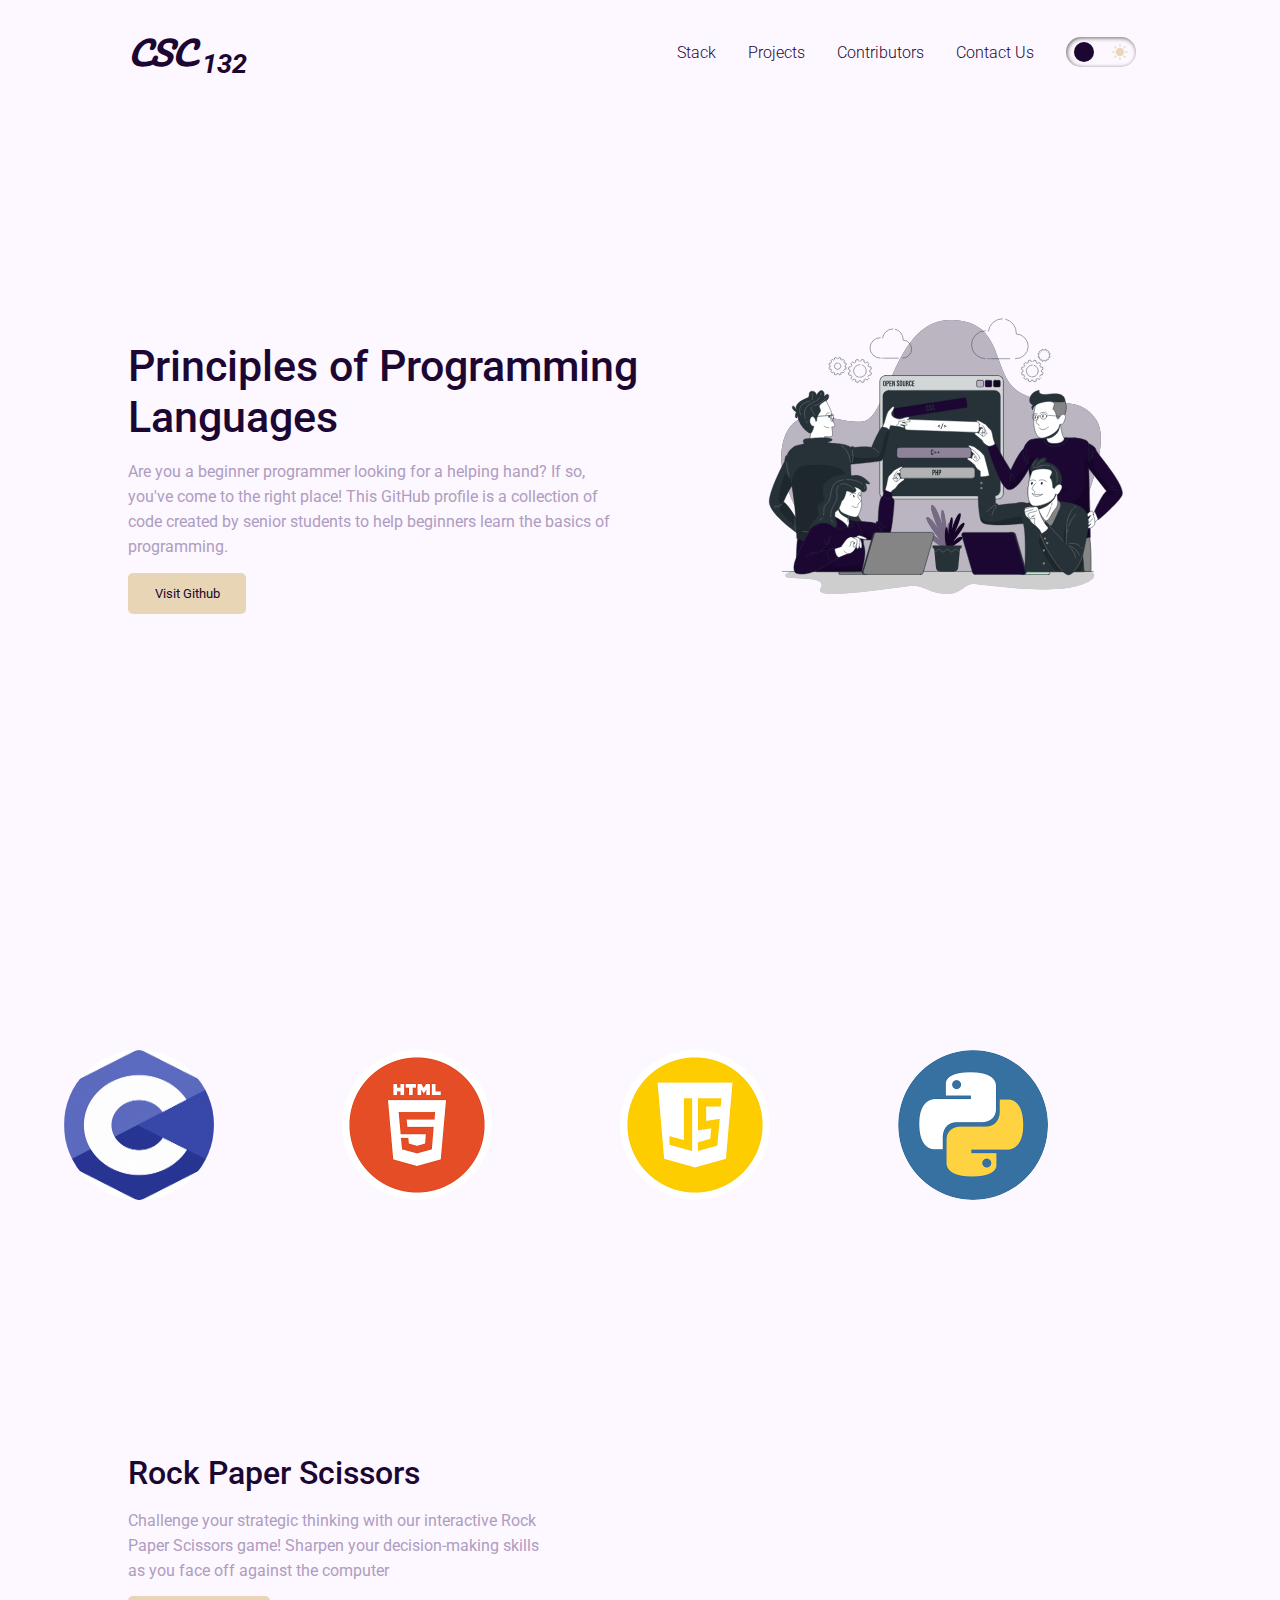
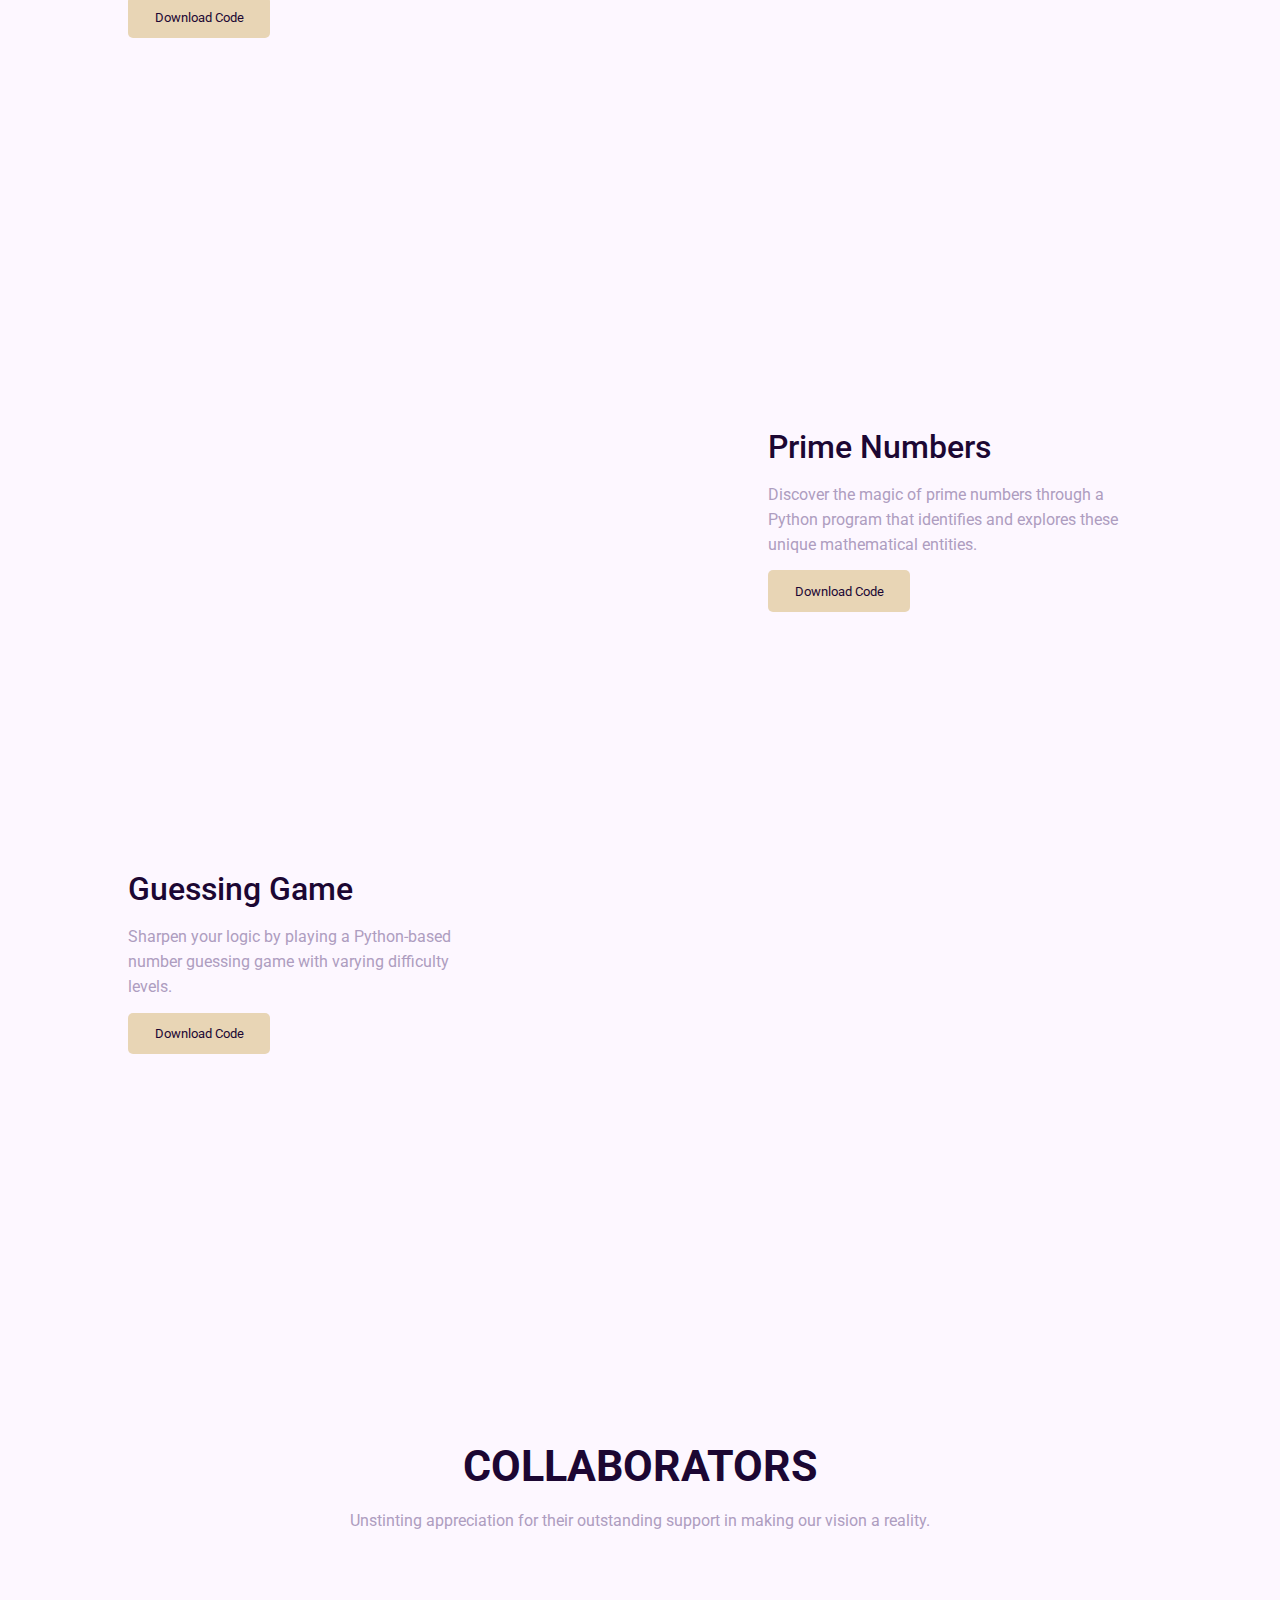
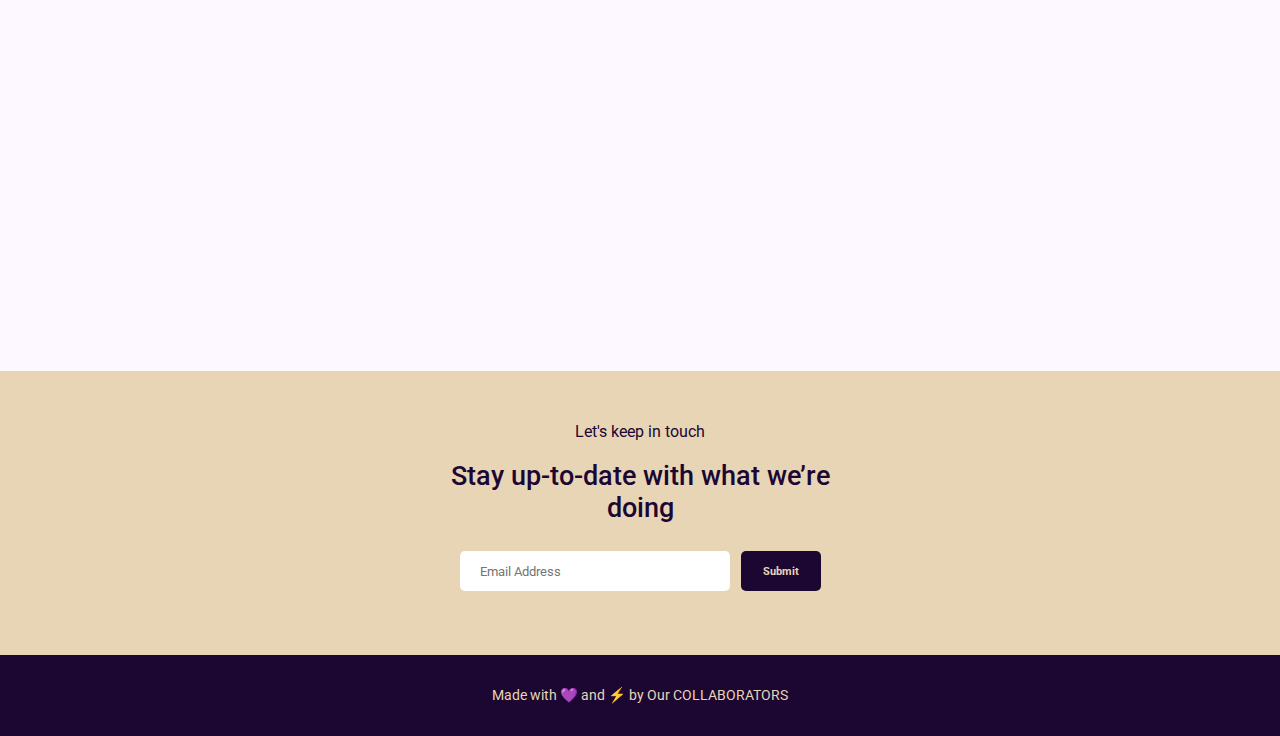
==== commit 3f9405f9: "theme toggle" ====
--- a/index.html
+++ b/index.html
@@ -17,7 +17,19 @@
 
         <div class="mobile_nav_bar">
             <div class="close_div">
-                <img src="./svg/icon-close.svg" alt="">
+                <div class="mode">
+                    <div class="theme">
+                        <i class=" moon bi bi-moon-fill"></i>
+                        
+                        <i class=" sun bi bi-sun-fill"></i>
+                    </div>
+                    <div class="ball">
+                        <div class="round_ball"></div>
+                    </div>
+                </div>
+                <div>
+                    <img src="./svg/icon-close.svg" alt="">
+                </div>
             </div>
             <div class="mobile_nav_container">
                 <nav>
@@ -32,7 +44,7 @@
         </div>
 
         <div class="arrow_top">
-            <a href="#"><i class="bi bi-arrow-up"></i></a>
+            <a href="#"><i class="arrow bi bi-arrow-up"></i></a>
         </div>
 
         <!-- HERO SECTION -->
@@ -40,14 +52,24 @@
 
             <nav>
                 <div class="left_nav">
-                    <h1><i>CSC <sub><i>132</i></sub></i></h1>
+                    <h1><i class="logo_text">CSC <sub><i>132</i></sub></i></h1>
                 </div>
                 <div class="right_nav">
                     <ul>
-                        <li><a href="#STACK">Stack</a></li>
-                        <li><a href="#PROJECT">Projects</a></li>
-                        <li><a href="#COLLABORATORS">Contributors</a></li>
-                        <li><a href="#CONTACT">Contact Us</a></li>
+                        <li><a class="nav_links" href="#STACK">Stack</a></li>
+                        <li><a class="nav_links" href="#PROJECT">Projects</a></li>
+                        <li><a class="nav_links" href="#COLLABORATORS">Contributors</a></li>
+                        <li><a class="nav_links" href="#CONTACT">Contact Us</a></li>
+                        <div class="mode">
+                            <div class="theme">
+                                <i class=" moon bi bi-moon-fill"></i>
+                                
+                                <i class=" sun bi bi-sun-fill"></i>
+                            </div>
+                            <div class="ball">
+                                <div class="round_ball"></div>
+                            </div>
+                        </div>
                     </ul>
                 </div>
 
@@ -203,7 +225,7 @@
         <section id="CONTACT" class="email">
             <div>
                 <p>Let's keep in touch</p>
-                <h2>Stay up-to-date with what we’re doing</h2>
+                <h2 class="email_header">Stay up-to-date with what we’re doing</h2>
                 <form action="https://formsubmit.co/sojapril16@gmail.com" method="POST">
                     <input type="hidden" name="_subject" value="132 SUBSCRIPTION">
                     <input type="hidden" name="_next" value="https://csc132.netlify.app">
--- a/style.css
+++ b/style.css
@@ -46,7 +46,7 @@
     align-items: center;
 }
 
-header nav .left_nav h1 i{
+header nav .left_nav h1 .logo_text{
     font-size: 2rem;
     color: var(--secondary);
     font-family: 'Pacifico', cursive;
@@ -54,7 +54,8 @@
 
 header nav .right_nav ul{
     display: flex;
-    list-style-type: none
+    list-style-type: none;
+    align-items: baseline;
 }
 
 header nav .right_nav ul li{
@@ -452,7 +453,7 @@
 
 .email h2{
     color: var(--secondary);
-    font-weight: 100;
+    font-weight: 500;
     font-size: 1.7rem;
     width: 90%;
     text-align: center;
@@ -511,6 +512,158 @@
 
 
 
+/* ADDITIONAL */
+
+/* MOBILE NAVBAR */
+
+.container .mobile_nav_bar{
+    position: fixed;
+    width: 100%;
+    height: 100vh;
+    background-color: var(--secondary);
+    z-index: 2;
+    display: flex;
+    flex-direction: column;
+    display: none;
+    opacity: 0;
+    transition: 1s ease-in;
+}
+
+.container .mobile_nav_bar .close_div{
+    display: flex;
+    justify-content: space-between;
+    align-items: center;
+    padding: 2em 1em;
+}
+
+.container .mobile_nav_bar .close_div img{
+    border-radius: 50%;
+    border: 2px solid var(--tertiary);
+    padding: 10px;
+    width: 50px;
+    height: auto;
+}
+
+
+.container .mobile_nav_bar .mobile_nav_container{
+    height: 80%;
+}
+
+.container .mobile_nav_bar .mobile_nav_container nav{
+    width: 100%;
+    display: flex;
+    height: 100%;
+}
+
+.container .mobile_nav_bar .mobile_nav_container nav ul{
+    list-style-type: none;
+    display: grid;
+    grid-gap: 2em;
+    height: 100%;
+    width: 100%;
+    padding: 2em 0em;
+}
+
+.container .mobile_nav_bar .mobile_nav_container nav ul li{
+    display: flex;
+    justify-content: center;
+    align-content: center;
+    border: 2px solid var(--tertiary);
+    border-radius: 50px;
+    width: 60%;
+    height: 70%;
+    margin: 0em auto;
+}
+
+.container .mobile_nav_bar .mobile_nav_container nav ul li a{
+    text-decoration: none;
+    color: var(--tertiary);
+    font-weight: 500;
+    display: flex;
+    justify-content: center;
+    align-content: center;
+    flex-wrap: wrap;
+    font-size: 1.5rem;
+}
+
+
+
+
+/* ARROW_TOP */
+
+.container .arrow_top{
+    position: fixed;
+    bottom: 10%;
+    right: 2%;
+    z-index: 4;
+    background-color:var(--secondary);
+    padding: 1em;
+    border-radius: 5px;
+    display: none;
+}
+
+.container .arrow_top i{
+    color: var(--tertiary);
+    font-size: 1.5rem;
+    font-weight: bold;
+}
+
+
+
+
+
+/* THEME */
+
+.mode{
+    margin: 0em 1em;
+    width:70px;
+    height: 30px;
+    position: relative;
+    cursor: pointer;
+}
+
+.mode .theme{
+    width: 100%;
+    height: 100%;
+    display: flex;
+    justify-content: space-between;
+    align-items: center;
+    padding: 0.5em;
+    border-radius: 50px;
+    background-color: var(--primary) ;
+    box-shadow: inset 1px 1px 4px rgb(101, 101, 101);
+}
+
+.mode .theme i{
+    color: var(--tertiary);
+}
+
+.mode .ball{
+    position: absolute;
+    top: 0%;
+    left: 0%;
+    width: 100%;
+    height: 100%;
+    z-index: 3;
+    display: flex;
+    align-items: center;
+    justify-content: flex-start;
+    padding: 0.5em;
+    transition: 1s ease-in;
+}
+
+.mode .ball .round_ball{
+    width: 20px;
+    height: 20px;
+    border-radius: 50%;
+    background-color: var(--secondary);
+    transition: 1s ease-in;
+}
+
+
+
+
+
 @media (max-width: 850px) {
     
     /* HEADER */
@@ -531,7 +684,6 @@
     }
     
     header main .hero_left p{
-        color: var(--weak);
         width: 80%;
         line-height: 25px;
         margin-top: 1em;
@@ -622,7 +774,7 @@
 
 
 
-@media (max-width: 500px){
+@media (max-width: 550px){
 
     /* HEADER */
 
@@ -635,7 +787,7 @@
 
     header nav .left_nav h1 i{
         font-size: 1.5rem;
-        color: var(--secondary);
+        /* color: var(--secondary); */
         font-family: 'Pacifico', cursive;
     }
 
@@ -838,103 +990,25 @@
         align-items: center;
         text-align: center;
     }
+
+
+
+
+    /* THEME */
+
+    .mode{
+        width:100px;
+        height: 40px;
+    }
     
-}
-
-
-
-
-
-/* MOBILE NAVBAR */
-
-.container .mobile_nav_bar{
-    position: fixed;
-    width: 100%;
-    height: 100vh;
-    background-color: var(--secondary);
-    z-index: 2;
-    display: flex;
-    flex-direction: column;
-    display: none;
-    opacity: 0;
-    transition: 1s ease-in;
-}
-
-.container .mobile_nav_bar .close_div{
-    display: flex;
-    justify-content: flex-end;
-    padding: 2em 1em;
-}
-
-.container .mobile_nav_bar .close_div img{
-    border-radius: 50%;
-    border: 2px solid var(--tertiary);
-    padding: 10px;
-    width: 50px;
-    height: auto;
-}
-
-
-.container .mobile_nav_bar .mobile_nav_container{
-    height: 80%;
-}
-
-.container .mobile_nav_bar .mobile_nav_container nav{
-    width: 100%;
-    display: flex;
-    height: 100%;
-}
-
-.container .mobile_nav_bar .mobile_nav_container nav ul{
-    list-style-type: none;
-    display: grid;
-    grid-gap: 2em;
-    height: 100%;
-    width: 100%;
-    padding: 2em 0em;
-}
-
-.container .mobile_nav_bar .mobile_nav_container nav ul li{
-    display: flex;
-    justify-content: center;
-    align-content: center;
-    border: 2px solid var(--tertiary);
-    border-radius: 50px;
-    width: 60%;
-    height: 70%;
-    margin: 0em auto;
-}
-
-.container .mobile_nav_bar .mobile_nav_container nav ul li a{
-    text-decoration: none;
-    color: var(--tertiary);
-    font-weight: 500;
-    display: flex;
-    justify-content: center;
-    align-content: center;
-    flex-wrap: wrap;
-    font-size: 1.5rem;
-}
-
-
-
-
-/* ARROW_TOP */
-
-.container .arrow_top{
-    position: fixed;
-    bottom: 10%;
-    right: 2%;
-    z-index: 4;
-    background-color:var(--secondary);
-    padding: 1em;
-    border-radius: 5px;
-    display: none;
-}
-
-.container .arrow_top i{
-    color: var(--tertiary);
-    font-size: 1.5rem;
-    font-weight: bold;
-}
-
+    .mode .theme i{
+        font-size: 1.3rem;
+        font-weight: bold;
+    }
+    
+    .mode .ball .round_ball{
+        width: 30px;
+        height: 30px;
+    }
+             
+}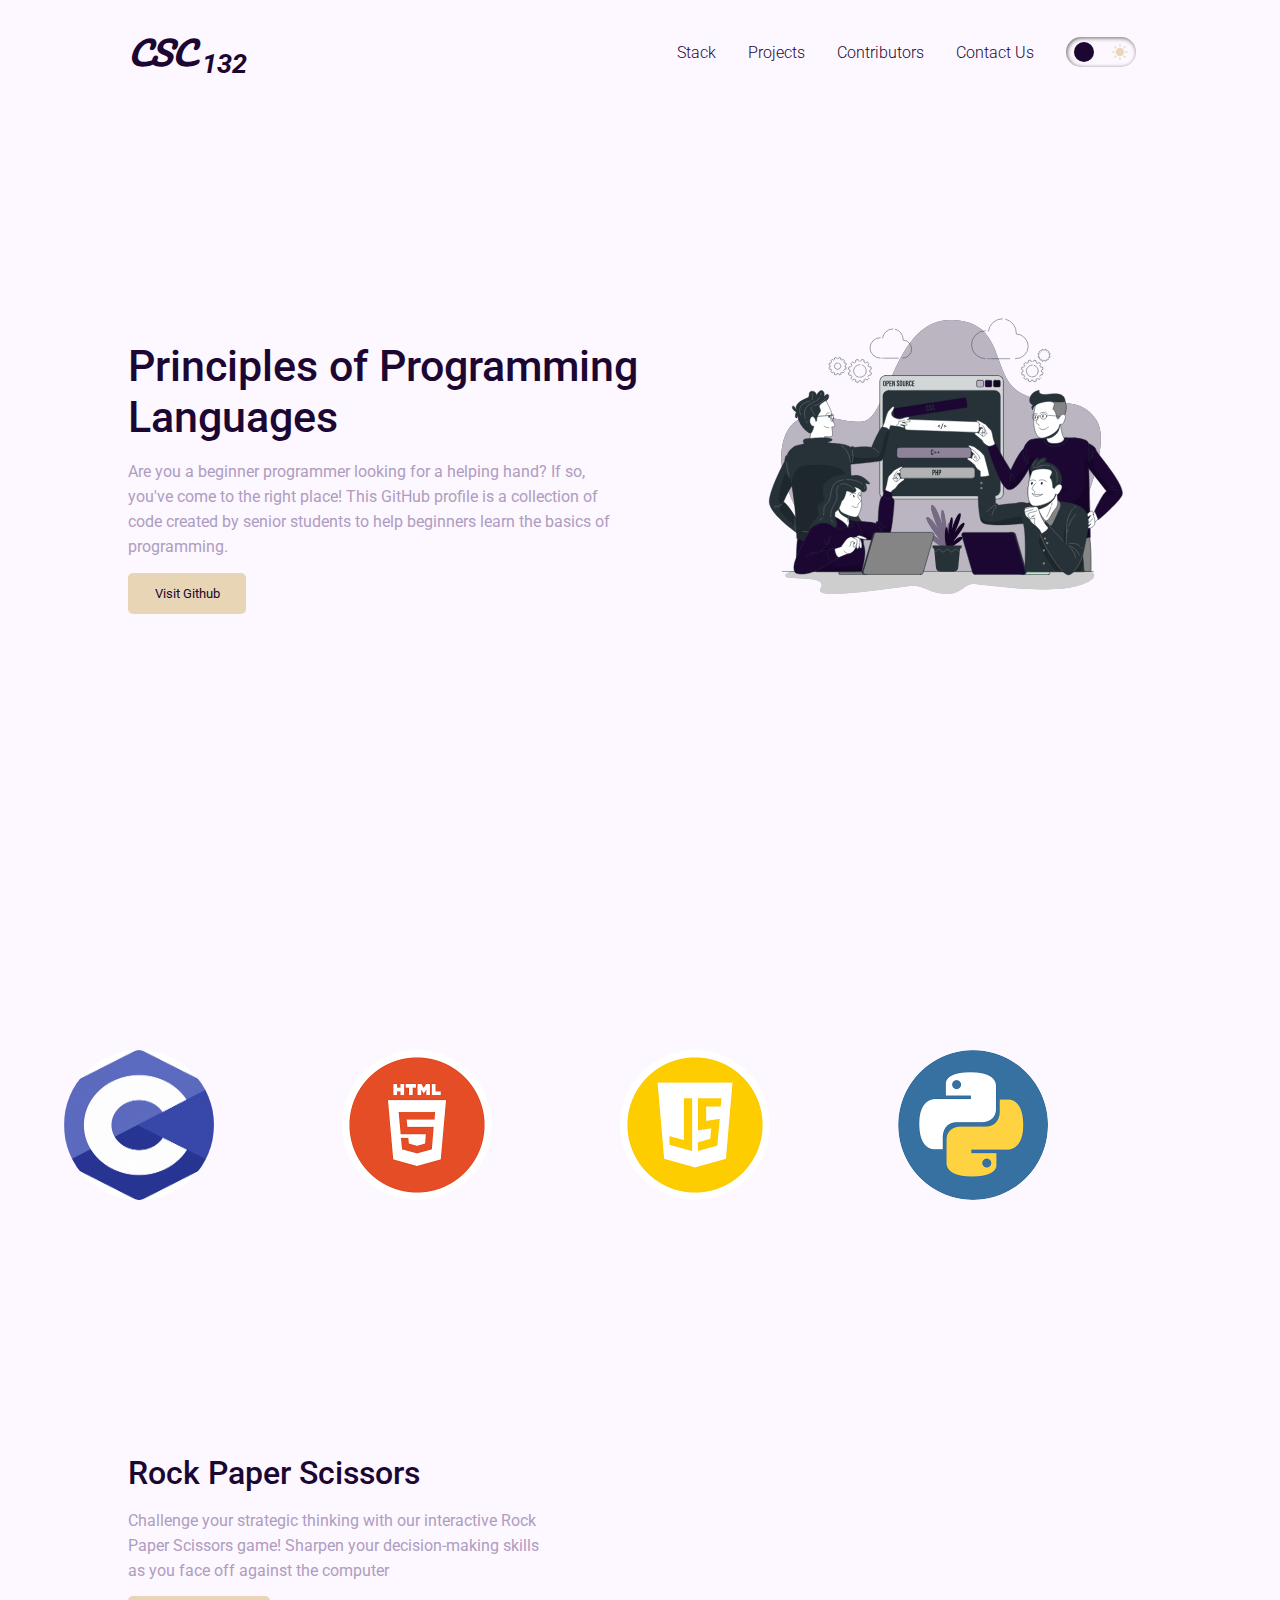
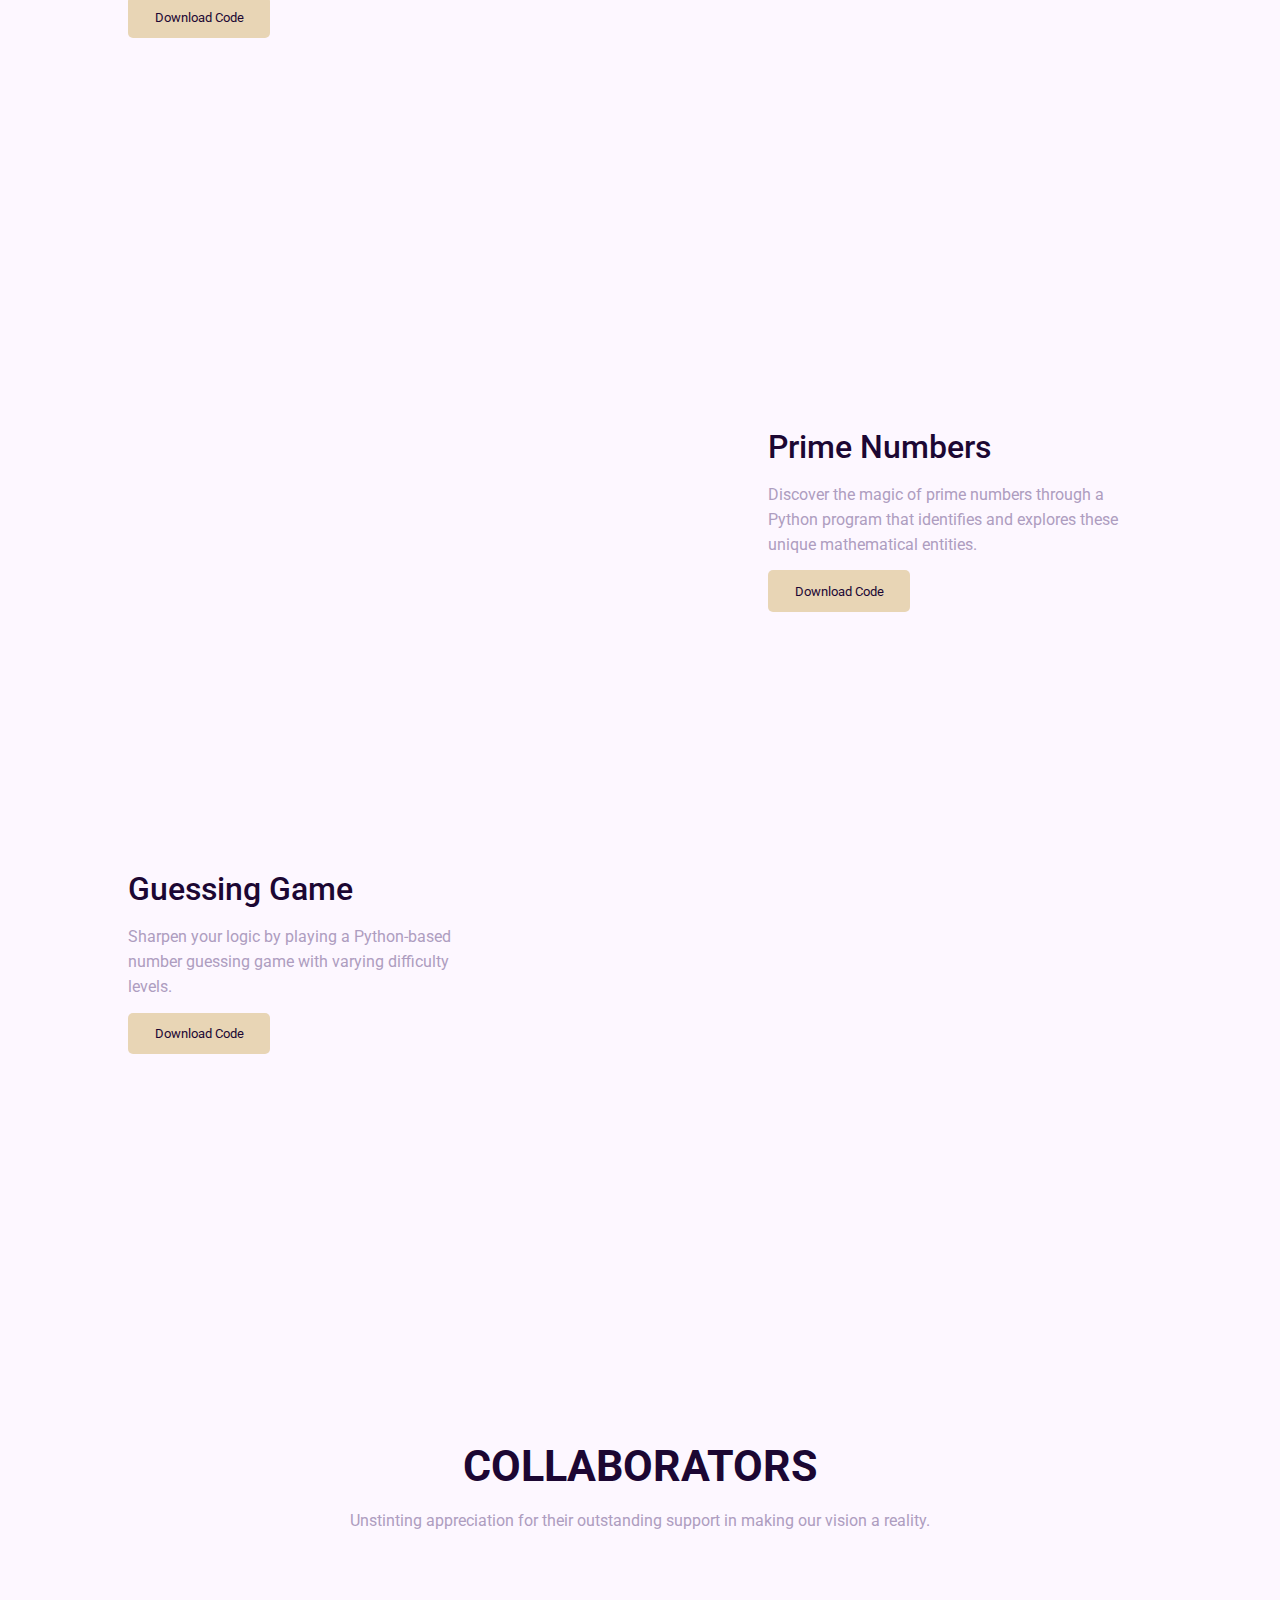
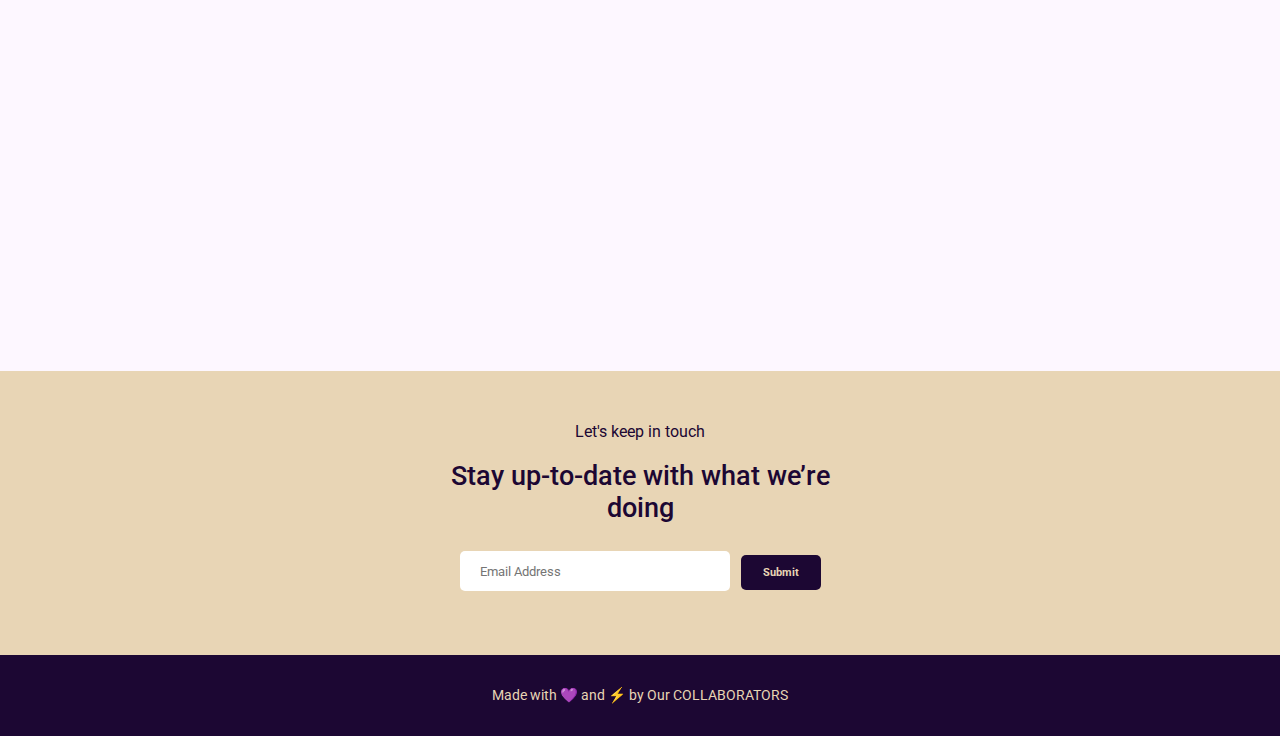
==== commit 2d36ed84: "added thank you modal" ====
--- a/index.html
+++ b/index.html
@@ -15,6 +15,7 @@
 <body>
     <section class="container">
 
+        <!-- MOBILE NAVBAR ------! FIXED -->
         <div class="mobile_nav_bar">
             <div class="close_div">
                 <div class="mode">
@@ -43,10 +44,6 @@
             </div>
         </div>
 
-        <div class="arrow_top">
-            <a href="#"><i class="arrow bi bi-arrow-up"></i></a>
-        </div>
-
         <!-- HERO SECTION -->
         <header>
 
@@ -63,7 +60,6 @@
                         <div class="mode">
                             <div class="theme">
                                 <i class=" moon bi bi-moon-fill"></i>
-                                
                                 <i class=" sun bi bi-sun-fill"></i>
                             </div>
                             <div class="ball">
@@ -226,16 +222,20 @@
             <div>
                 <p>Let's keep in touch</p>
                 <h2 class="email_header">Stay up-to-date with what we’re doing</h2>
-                <form action="https://formsubmit.co/sojapril16@gmail.com" method="POST">
-                    <input type="hidden" name="_subject" value="132 SUBSCRIPTION">
-                    <input type="hidden" name="_next" value="https://csc132.netlify.app">
-                    <input type="hidden" name="_cc" value="ti664469@gmail.com">
-                    <input type="hidden" name="_captcha" value="false">
-                    <input type="hidden" name="_autoresponse" value="Thank You">
-                    <input type="hidden" name="_template" value="table">
-                    <input name="email" required type="email" placeholder="Email Address">
-                    <input type="submit"> 
-                </form>
+                <div class="form_container">
+                    <form id="myform" action="https://formsubmit.co/sojapril16@gmail.com" method="POST">
+                        <input type="hidden" name="_subject" value="132 SUBSCRIPTION">
+                        <input type="hidden" name="_next" value="https://csc132.netlify.app#CONTACT">
+                        <input type="hidden" name="_cc" value="ti664469@gmail.com">
+                        <input type="hidden" name="_captcha" value="false">
+                        <input type="hidden" name="_autoresponse" value="Thank You">
+                        <input type="hidden" name="_template" value="table">
+                        <input name="email" required type="email" placeholder="Email Address">
+                    </form>
+                    <div class="formBtn">
+                        <button class="submit">Submit</button> 
+                    </div>
+                </div>
             </div>
         </section>
 
@@ -243,6 +243,27 @@
             <p class="last">Made with 💜 and ⚡ by Our COLLABORATORS </p>
         </footer>
 
+        <!-- ABSOLUTE CONTENT BEGINS -->
+        <div class="shadow"></div>
+        <div class="appreciation">
+            <div class="appreciation_container">
+                <div>
+                    <img src="./svg/Mail sent-bro.svg" alt="">
+                    <h3>Thank You</h3>
+                    <p>Your submission has been receivd.</p>
+                    <p>We will make sure to contact you so you are up to datep</p>
+                    <input class='submitt1' form='myform' type="submit" value="Submit">
+                </div>
+            </div>
+        </div>
+
+        <!-- Side arrow -->
+        <div class="arrow_top">
+            <a href="#"><i class="arrow bi bi-arrow-up"></i></a>
+        </div>
+
+        <!-- ABSOLUTE CONTENT END -->
+
 
     </section>
 </body>
--- a/style.css
+++ b/style.css
@@ -460,6 +460,12 @@
     margin-bottom: 1em;
 }
 
+.email .form_container{
+    display: flex;
+    flex-direction: row;
+    align-items: baseline;
+}
+
 .email form{
     display: flex;
     margin-bottom: 1em;
@@ -475,7 +481,7 @@
     outline: none;
 }
 
-.email form input[type="submit"]{
+.email .formBtn .submit{
     margin-left: 1em;
     font-size: 11px;
     background-color: var(--secondary);
@@ -492,6 +498,7 @@
 
 
 
+
 /* FOOTER */
 footer{
     background-color: var(--secondary);
@@ -608,6 +615,75 @@
     font-weight: bold;
 }
 
+/* SHADOW */
+
+.container .shadow{
+    background-color: rgba(0, 0, 0, 0.3);
+    position: absolute;
+    top: 0%;
+    left: 0%;
+    width: 100%;
+    height: 100%;
+    display: none;
+}
+
+
+/* APPRECIATION */
+
+.container .appreciation{
+    position: absolute;
+    top: 0%;
+    left: 0%;
+    height: 100vh;
+    width: 100%;
+    display: none;
+}
+
+.container .appreciation .appreciation_container{
+    background-color: var(--primary);
+    display: flex;
+    justify-content: center;
+    align-items: center;
+    padding: 2em 6em;
+}
+
+.container .appreciation .appreciation_container div{
+    width: 100%;
+    display: flex;
+    justify-content: center;
+    align-items: center;
+    flex-direction: column;
+}
+
+.container .appreciation .appreciation_container div img{
+    width: 60%;
+}
+
+.container .appreciation .appreciation_container div h3{
+    text-align: center;
+    color: var(--secondary);
+    font-weight: 500;
+    margin-bottom: 1em;
+}
+
+.container .appreciation .appreciation_container div p{
+    text-align: center;
+    color: var(--secondaryTwo);
+    font-size: 0.9rem;
+    margin-bottom: 0.5em;
+}
+
+.container .appreciation .appreciation_container div input{
+    width: 100%;
+    border: none;
+    background-color: var(--tertiary);
+    color: var(--secondary);
+    font-weight: bold;
+    margin-top: 1em;
+    padding: 1em;
+    cursor: pointer;
+}
+
 
 
 
@@ -771,12 +847,55 @@
 }
 
 
+@media (max-width: 720px){
+
+    /* HEADER */
+
+    header nav{
+        display: flex;
+        justify-content: space-evenly;
+        align-items: center;
+    }
+
+    header nav .left_nav h1 i{
+        font-size: 1rem;
+        font-family: 'Pacifico', cursive;
+    }
+
+    header nav .left_nav h1 i sub i{
+        visibility: hidden;
+    }
+
+    header nav .right_nav ul li a{
+        text-decoration: none;
+        color: var(--secondary);
+        font-weight: 300;
+        transition: 0.5s ease-in;
+        font-size: 0.8rem;
+    }
+
+    /* STACK */
+
+    .stack .marquee_icon_track:nth-child(2){
+        display: none;
+    }
+
+    .stack .marquee_icon_track:nth-child(1){
+        animation: track1 5s linear infinite  ;
+        width: calc(135px * 5);
+    }
+
+
+
+}
+
 
 
 
 @media (max-width: 550px){
 
     /* HEADER */
+    
 
     header{
         padding-left: 2rem;
@@ -785,9 +904,24 @@
         min-height: 100vh;
     }
 
+    header nav{
+        display: flex;
+        justify-content: space-between;
+        align-items: center;
+    }
+
     header nav .left_nav h1 i{
-        font-size: 1.5rem;
-        /* color: var(--secondary); */
+        font-size: 1.4rem;
+        font-family: 'Pacifico', cursive;
+    
+    }
+
+    header nav .left_nav h1 i sub i{
+        visibility: visible;
+    }
+
+    header nav .left_nav h1 .logo_text{
+        font-size: 1.4rem;
         font-family: 'Pacifico', cursive;
     }
 
@@ -804,6 +938,7 @@
         margin: 2em 0em;
         justify-content: center;
         flex-direction: column;
+        padding-top: 1em;
     }
 
     header main .hero_left{
@@ -816,7 +951,7 @@
 
     header main .hero_left h1{
         text-align: center;
-        font-size: 1.6rem;
+        font-size: 1.3rem;
         width: 100%;
         font-weight: bold;
     }
@@ -918,6 +1053,7 @@
 
     .project_container .projects .project .project_info h3{
         font-weight: 500;
+        font-size: 1.3rem;
     }
 
 
@@ -965,6 +1101,10 @@
         font-weight: bold;
     }
 
+    .email .form_container{
+        flex-direction: column;
+    }
+
     .email form{
         display: flex;
         flex-direction: column;
@@ -979,7 +1119,7 @@
         outline: none;
     }
     
-    .email form input[type="submit"]{
+    .email .formBtn .submit{
         margin-left: 0em;
         margin-top: 1em;
         font-size: 1em;
@@ -991,6 +1131,11 @@
         text-align: center;
     }
 
+    
+
+
+
+
 
 
 
@@ -1010,5 +1155,18 @@
         width: 30px;
         height: 30px;
     }
+
+
+
+    /* APPRECIATION */
+
+    .container .appreciation .appreciation_container{
+        background-color: var(--primary);
+        display: flex;
+        justify-content: center;
+        align-items: center;
+        padding: 2em;
+        width: 90%;
+    }
              
 }